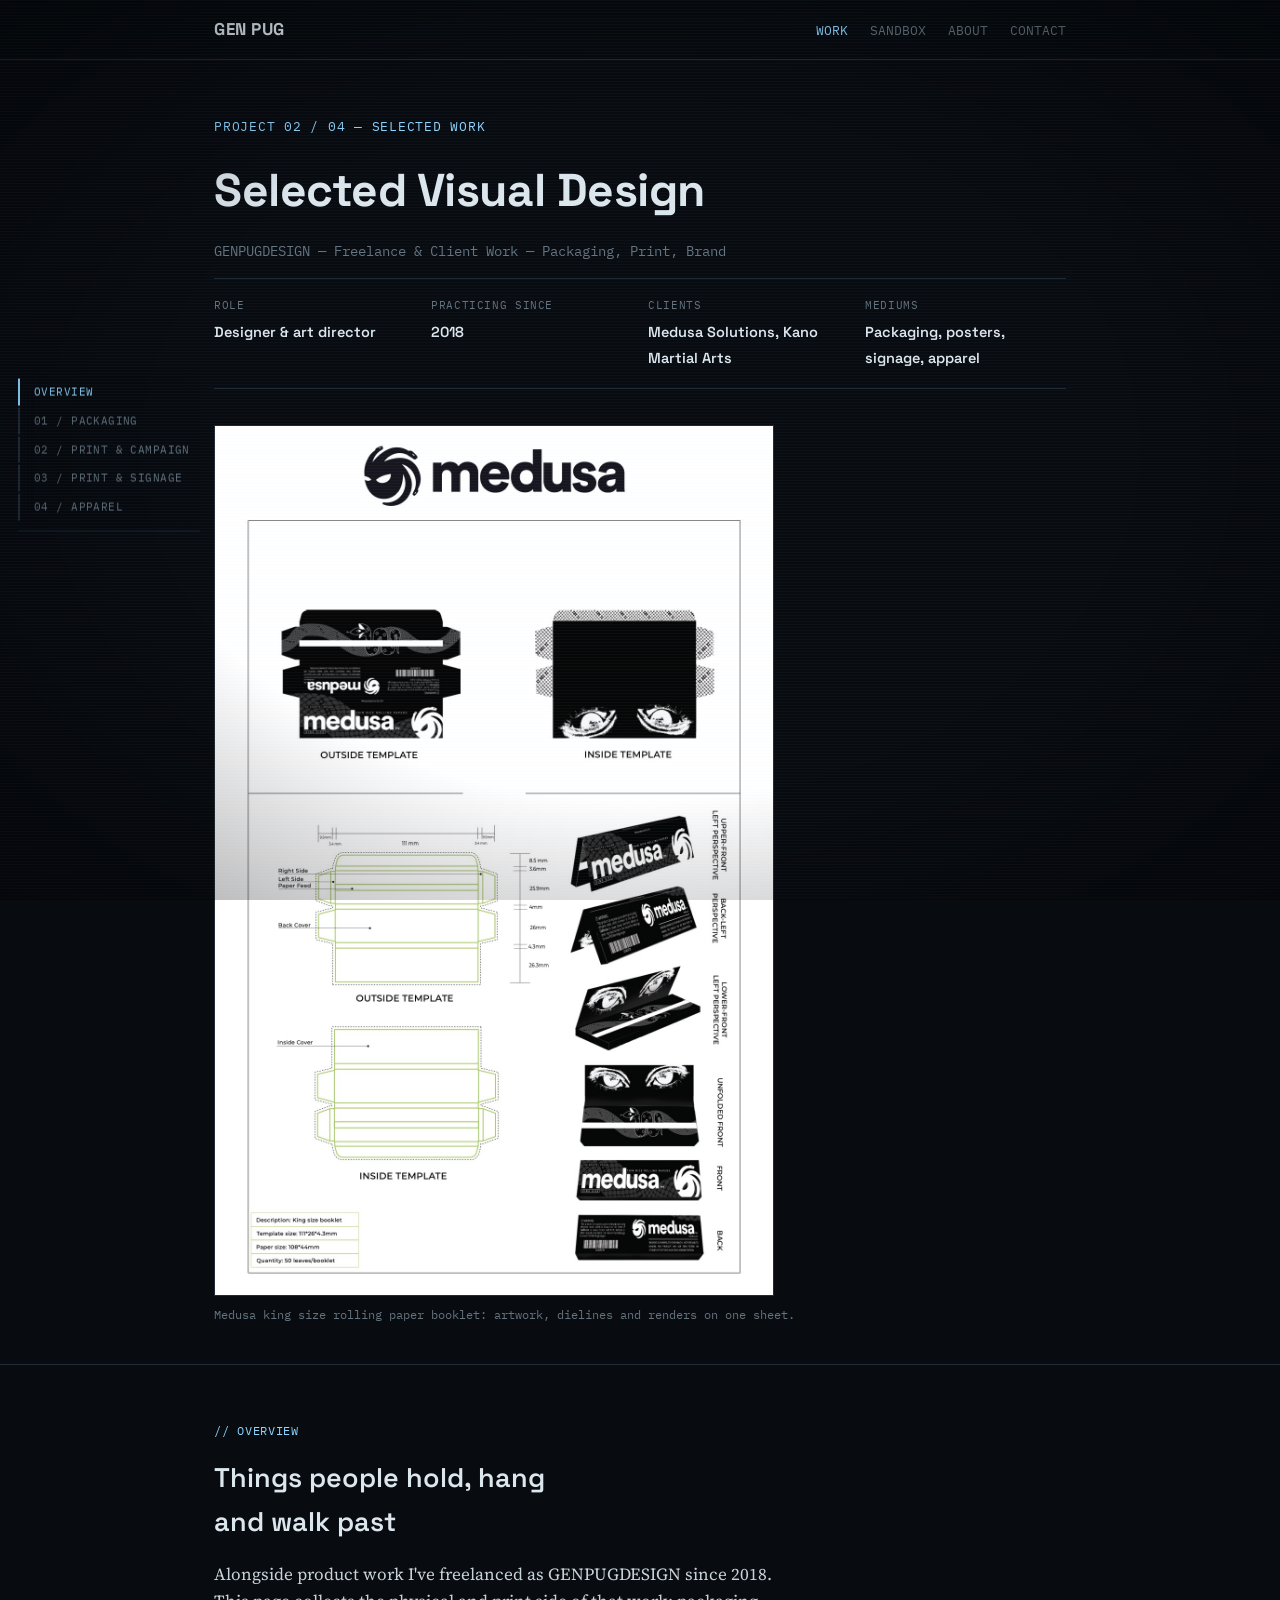
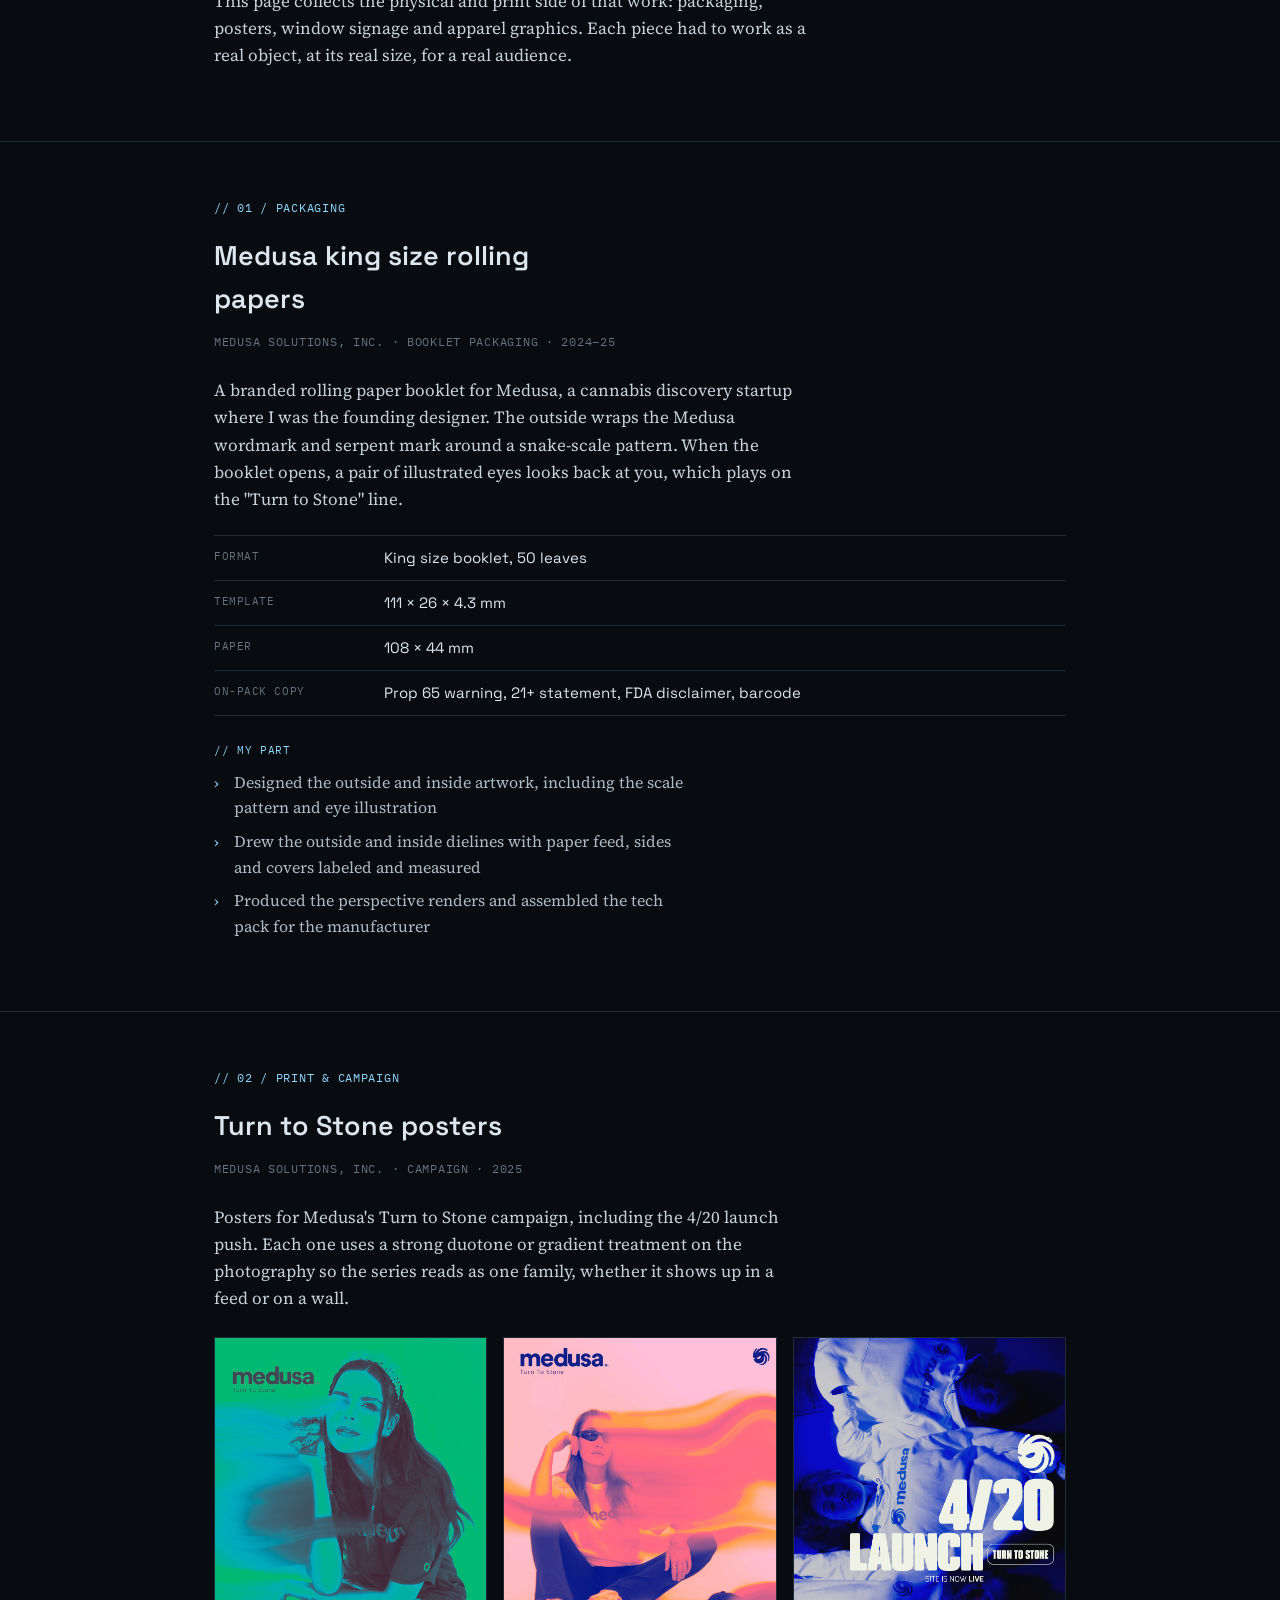
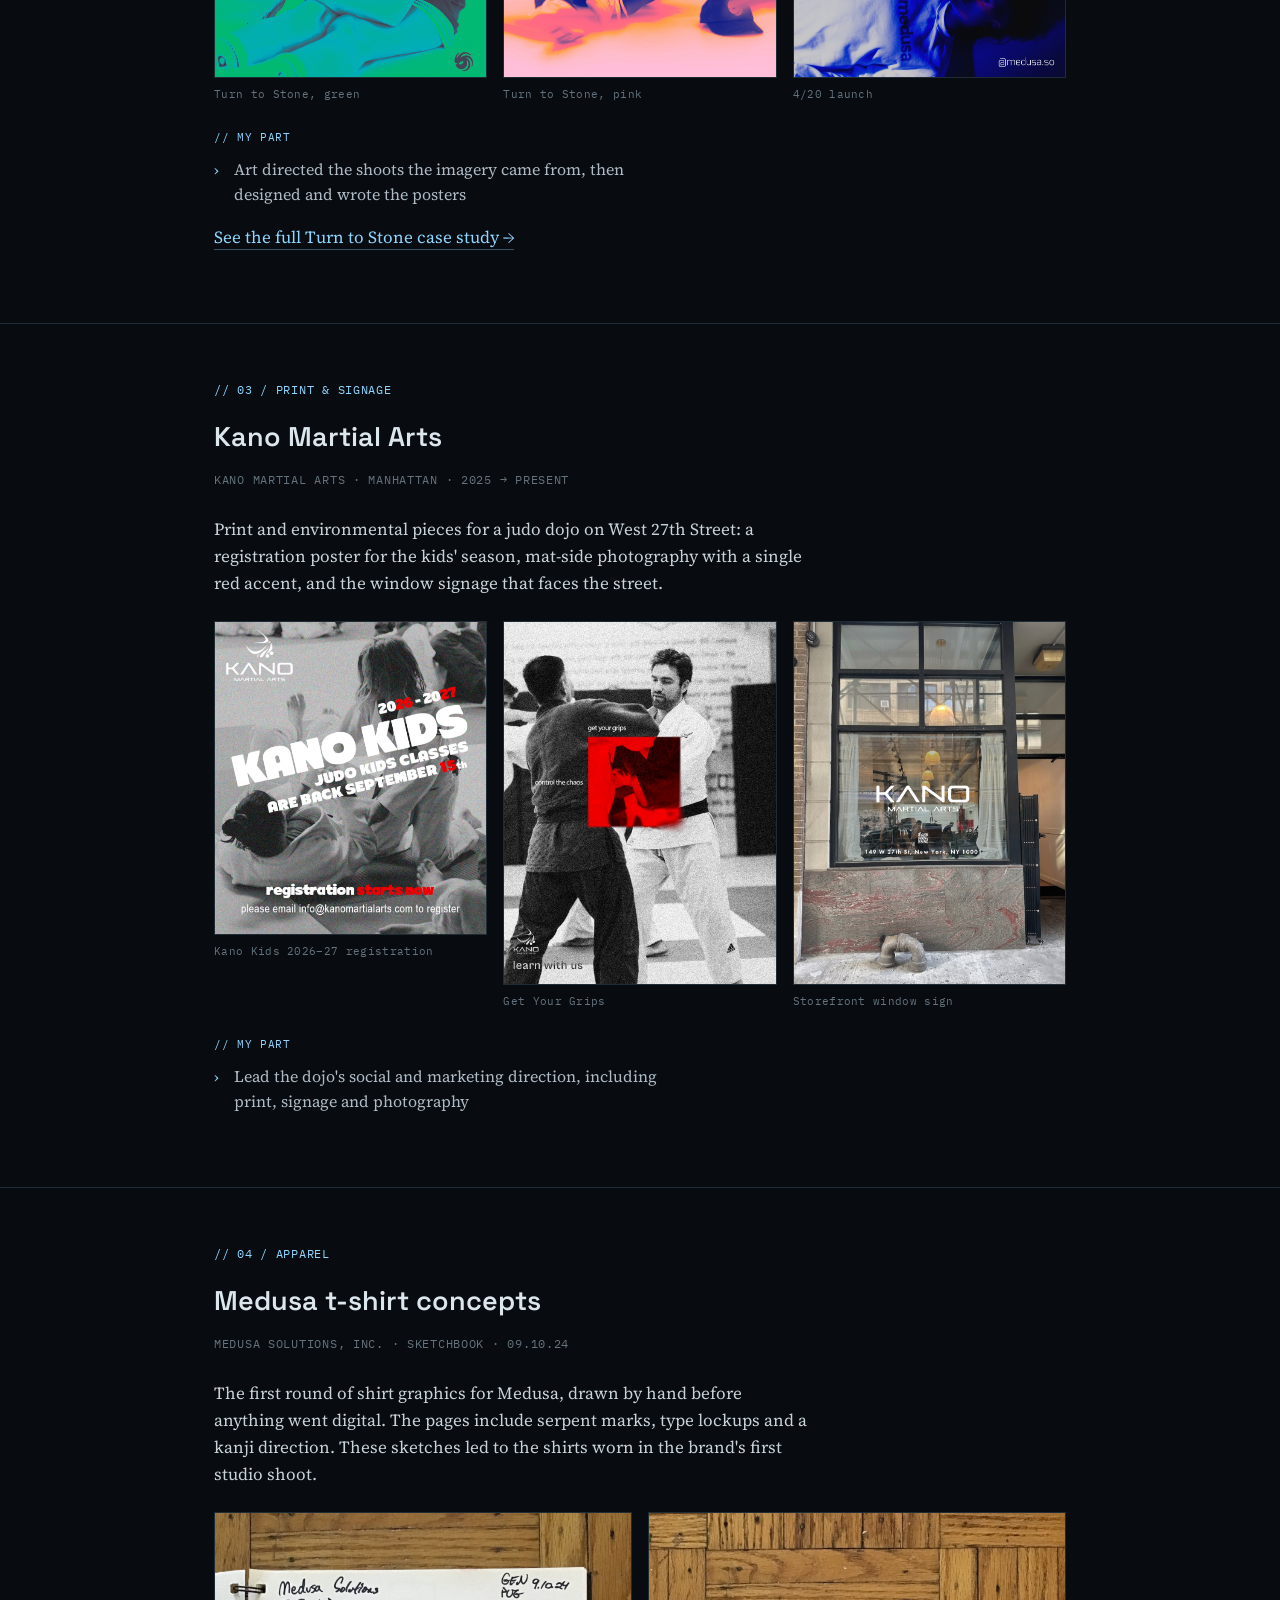
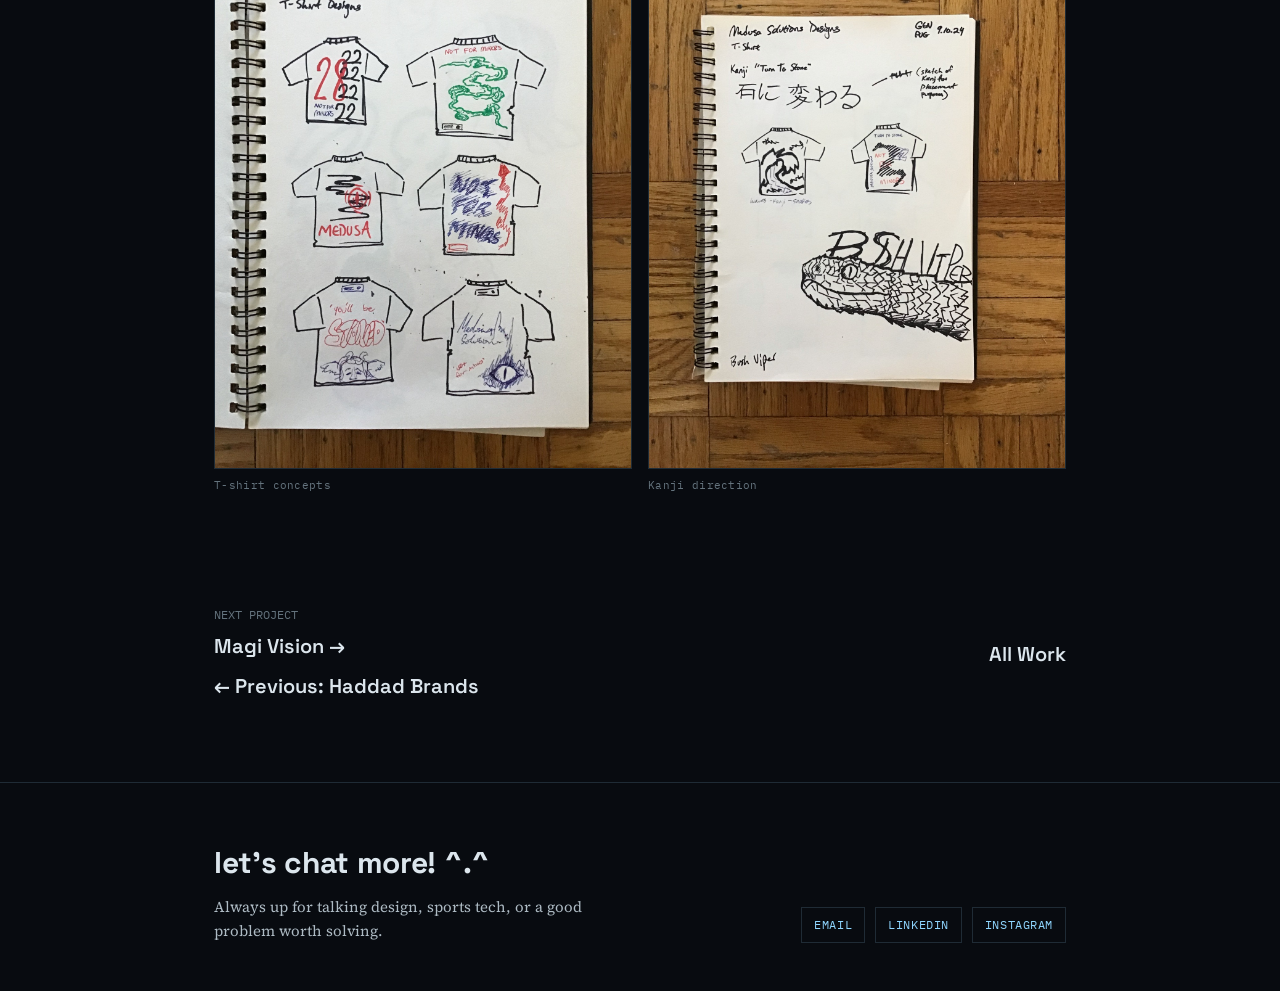
==== freelance.html @ 4d1f81ee "Lead with Haddad packaging and freelance visual design Reorder selected work to Haddad Brands, Selec" ====
<!DOCTYPE html>
<html lang="en">
<head>
<meta charset="UTF-8">
<meta name="viewport" content="width=device-width, initial-scale=1.0, viewport-fit=cover">
<title>Selected Visual Design — Genevieve Puglissi</title>
  <meta name="description" content="Freelance packaging, print, signage and apparel graphics for Medusa Solutions and Kano Martial Arts.">
  <link rel="canonical" href="https://www.gen-pug.com/freelance.html">
  <meta property="og:type" content="website">
  <meta property="og:site_name" content="Genevieve Puglissi">
  <meta property="og:title" content="Selected Visual Design — Genevieve Puglissi">
  <meta property="og:description" content="Freelance packaging, print, signage and apparel graphics for Medusa Solutions and Kano Martial Arts.">
  <meta property="og:url" content="https://www.gen-pug.com/freelance.html">
  <meta property="og:image" content="https://www.gen-pug.com/assets/social/og-cover.png">
  <meta property="og:image:width" content="1200">
  <meta property="og:image:height" content="630">
  <meta property="og:image:alt" content="Genevieve Puglissi — Product Designer and UX Researcher">
  <meta name="twitter:card" content="summary_large_image">
  <meta name="twitter:title" content="Selected Visual Design — Genevieve Puglissi">
  <meta name="twitter:description" content="Freelance packaging, print, signage and apparel graphics for Medusa Solutions and Kano Martial Arts.">
  <meta name="twitter:image" content="https://www.gen-pug.com/assets/social/og-cover.png">
  <link rel="icon" href="favicon.svg" type="image/svg+xml">
  <link rel="icon" href="favicon-32.png" sizes="32x32" type="image/png">
  <link rel="icon" href="favicon-16.png" sizes="16x16" type="image/png">
  <link rel="apple-touch-icon" href="apple-touch-icon.png">
<link rel="preconnect" href="https://fonts.googleapis.com">
<link href="https://fonts.googleapis.com/css2?family=Space+Grotesk:wght@500;600;700&family=IBM+Plex+Mono:wght@400;500&family=Source+Serif+4:ital,opsz,wght@0,8..60,400;1,8..60,500;0,8..60,600&display=swap" rel="stylesheet">
<style>
  :root {
    --bg: #080B10; --bg-panel: #0D131A; --ink: #DCE6ED; --accent: #8FD6FF;
    --accent-soft: rgba(143,214,255,0.10); --line: #1F2B35; --muted: #64737D;
  }
  * { margin: 0; padding: 0; box-sizing: border-box; }
  html { background: var(--bg); scroll-behavior: smooth; scroll-padding-top: 90px; }
  @media (prefers-reduced-motion: reduce) { html { scroll-behavior: auto; } }

  /* Floating stage nav */
  .stage-nav { position: fixed; left: 18px; top: 50%; transform: translateY(-50%); z-index: 35; display: flex; flex-direction: column; gap: 2px; max-height: 76vh; overflow-y: auto; padding: 10px 0; }
  .stage-nav a { font-family: 'IBM Plex Mono', monospace; font-size: 10.5px; letter-spacing: 0.04em; color: var(--muted); text-decoration: none; padding: 5px 10px 5px 14px; border-left: 2px solid var(--line); white-space: nowrap; max-width: 190px; overflow: hidden; text-overflow: clip; transition: color 0.2s ease, border-color 0.2s ease, padding-left 0.2s ease; }
  .stage-nav a:hover { color: var(--accent); border-left-color: var(--accent); padding-left: 18px; }
  .stage-nav a.on { color: var(--accent); border-left-color: var(--accent); }
  .stage-nav a.sub { padding-left: 24px; font-size: 10px; opacity: 0.85; }
  .stage-nav a.sub:hover { padding-left: 28px; }
  @media (max-width: 1240px) { .stage-nav { display: none; } }

  /* Global footer */
  footer#contact { border-top: 1px solid var(--line); margin-top: 20px; padding: 56px 0 64px; }
  footer#contact .footer-inner { display: flex; justify-content: space-between; align-items: flex-end; gap: 28px; flex-wrap: wrap; }
  .footer-cta { font-family: 'Space Grotesk', sans-serif; font-weight: 700; font-size: 30px; color: var(--ink); letter-spacing: -0.01em; }
  .footer-sub { font-size: 15px; color: #AEBBC4; margin-top: 8px; max-width: 46ch; }
  .footer-links { display: flex; gap: 10px; flex-wrap: wrap; }
  .footer-links a { font-family: 'IBM Plex Mono', monospace; font-size: 11.5px; letter-spacing: 0.05em; color: var(--accent); text-decoration: none; border: 1px solid var(--line); padding: 8px 12px; }
  .footer-links a:hover { border-color: var(--accent); background: var(--accent-soft); }
  @media (max-width: 400px) { .footer-cta { font-size: 23px; } footer#contact { padding: 40px 0 48px; } }
  body { background: var(--bg); color: var(--ink); font-family: 'Source Serif 4', serif; line-height: 1.6; -webkit-font-smoothing: antialiased; overflow-x: hidden; }
  .crt { position: fixed; inset: 0; pointer-events: none; z-index: 50; }
  .crt::before { content: ""; position: absolute; inset: 0; background: repeating-linear-gradient(180deg, rgba(143,214,255,0.035) 0px, rgba(143,214,255,0.035) 1px, transparent 1px, transparent 3px); }
  .crt::after { content: ""; position: absolute; inset: 0; background: radial-gradient(ellipse at center, transparent 55%, rgba(0,0,0,0.55) 120%); }
  .mono { font-family: 'IBM Plex Mono', monospace; }
  .head { font-family: 'Space Grotesk', sans-serif; }
  .wrap { max-width: 880px; margin: 0 auto; padding: 0 32px; }

  nav { position: sticky; top: 0; z-index: 40; border-bottom: 1px solid var(--line); padding: 16px 0; background: rgba(8,11,16,0.82); -webkit-backdrop-filter: blur(10px); backdrop-filter: blur(10px); }
  nav .wrap { display: flex; justify-content: space-between; align-items: baseline; gap: 16px; flex-wrap: nowrap; }
  .nav-name { font-family: 'Space Grotesk', sans-serif; font-weight: 700; font-size: 17px; letter-spacing: 0.03em; color: var(--ink); text-decoration: none; }
  .nav-links { display: flex; gap: 22px; flex-shrink: 0; white-space: nowrap; font-size: 13px; font-family: 'IBM Plex Mono', monospace; color: var(--muted); }
  .nav-links a { color: var(--muted); text-decoration: none; }
  .nav-links a:hover, .nav-links a.on { color: var(--accent); }
  @media (max-width: 400px) {
    nav { padding: 12px 0; }
    .nav-name { font-size: 14px; }
    .nav-links { gap: 13px; font-size: 11px; }
  }

  header.proj-hero { padding: 56px 0 40px; border-bottom: 1px solid var(--line); }
  .proj-index { font-family: 'IBM Plex Mono', monospace; font-size: 12.5px; color: var(--accent); letter-spacing: 0.06em; margin-bottom: 18px; }
  h1 { font-family: 'Space Grotesk', sans-serif; font-weight: 700; font-size: 46px; letter-spacing: -0.01em; margin-bottom: 12px; }
  .proj-role { font-family: 'IBM Plex Mono', monospace; font-size: 14px; color: var(--muted); margin-bottom: 16px; }
  .site-link { display: inline-block; font-family: 'IBM Plex Mono', monospace; font-size: 13px; letter-spacing: 0.06em; color: var(--accent); text-decoration: none; border: 1px solid var(--line); padding: 7px 12px; margin-bottom: 28px; }
  .site-link:hover { border-color: var(--accent); background: var(--accent-soft); }
  .block p a { color: var(--accent); text-decoration: none; border-bottom: 1px solid rgba(143,214,255,0.35); }
  .block p a:hover { border-bottom-color: var(--accent); }

  .meta-row { display: grid; grid-template-columns: repeat(4, 1fr); gap: 16px; border-top: 1px solid var(--line); border-bottom: 1px solid var(--line); padding: 18px 0; margin-bottom: 36px; }
  .meta-item .mono.label { font-size: 10.5px; color: var(--muted); letter-spacing: 0.06em; display: block; margin-bottom: 5px; }
  .meta-item .value { font-family: 'Space Grotesk', sans-serif; font-weight: 600; font-size: 14.5px; }

  .hero-visual { border: 1px solid var(--line); background: var(--bg-panel); aspect-ratio: 16/9; position: relative; overflow: hidden; }
  .hero-visual video, .img-block video { width: 100%; height: 100%; object-fit: cover; display: block; }
  .hero-visual .hatch { position: absolute; inset: 0; background-image: repeating-linear-gradient(45deg, rgba(143,214,255,0.05) 0, rgba(143,214,255,0.05) 1px, transparent 1px, transparent 10px), repeating-linear-gradient(-45deg, rgba(143,214,255,0.05) 0, rgba(143,214,255,0.05) 1px, transparent 1px, transparent 10px); }
  .hero-visual .ph-label { position: absolute; inset: 0; display: flex; align-items: center; justify-content: center; font-family: 'IBM Plex Mono', monospace; font-size: 13px; color: var(--muted); text-align: center; }
  .hero-visual .corner { position: absolute; width: 18px; height: 18px; border: 1.5px solid var(--accent); opacity: 0.6; }
  .corner.tl { top: -1px; left: -1px; border-right: none; border-bottom: none; }
  .corner.br { bottom: -1px; right: -1px; border-left: none; border-top: none; }
  .hero-caption { font-family: 'IBM Plex Mono', monospace; font-size: 11.5px; color: var(--muted); margin-top: 10px; }

  section.block { padding: 56px 0; border-bottom: 1px solid var(--line); }
  section.block:last-of-type { border-bottom: none; }
  .block-label { font-family: 'IBM Plex Mono', monospace; font-size: 12px; color: var(--accent); letter-spacing: 0.06em; margin-bottom: 16px; }
  .block h2 { font-family: 'Space Grotesk', sans-serif; font-weight: 600; font-size: 27px; margin-bottom: 18px; max-width: 22ch; }
  .block p { font-size: 17px; color: #C7D2D9; max-width: 66ch; margin-bottom: 16px; }
  .block ul { list-style: none; margin-bottom: 16px; }
  .block ul li { font-size: 16px; color: #AEBBC4; padding-left: 20px; position: relative; margin-bottom: 8px; max-width: 60ch; }
  .block ul li::before { content: "›"; position: absolute; left: 0; color: var(--accent); }

  .img-block { border: 1px solid var(--line); background: var(--bg-panel); position: relative; overflow: hidden; margin: 28px 0; }
  .img-block.wide { aspect-ratio: 16/8; }
  .img-block.tall { aspect-ratio: 4/3; }
  .img-block .hatch { position: absolute; inset: 0; background-image: repeating-linear-gradient(45deg, rgba(143,214,255,0.04) 0, rgba(143,214,255,0.04) 1px, transparent 1px, transparent 10px), repeating-linear-gradient(-45deg, rgba(143,214,255,0.04) 0, rgba(143,214,255,0.04) 1px, transparent 1px, transparent 10px); }
  .img-block .ph-label { position: absolute; inset: 0; display: flex; align-items: center; justify-content: center; font-family: 'IBM Plex Mono', monospace; font-size: 12px; color: var(--muted); text-align: center; padding: 20px; }

  .img-grid { display: grid; grid-template-columns: 1fr 1fr; gap: 20px; margin: 28px 0; }

  .stat-row { display: grid; grid-template-columns: repeat(3, 1fr); gap: 20px; margin-top: 8px; }
  .stat { border: 1px solid var(--line); padding: 20px; }
  .stat .num { font-family: 'Space Grotesk', sans-serif; font-weight: 700; font-size: 28px; color: var(--accent); }
  .stat .lbl { font-family: 'IBM Plex Mono', monospace; font-size: 11.5px; color: var(--muted); margin-top: 6px; }

  .swatch-row { display: flex; gap: 12px; margin-top: 8px; flex-wrap: wrap; }
  .swatch { width: 90px; }
  .swatch .chip { height: 56px; border: 1px solid var(--line); }
  .swatch .mono { font-size: 10.5px; color: var(--muted); margin-top: 6px; display: block; }

  .next-proj { padding: 56px 0 60px; display: flex; justify-content: space-between; align-items: center; }
  .next-proj a { font-family: 'Space Grotesk', sans-serif; font-weight: 600; font-size: 20px; color: var(--ink); text-decoration: none; }
  .next-proj a:hover { color: var(--accent); }
  .next-proj .lbl { font-family: 'IBM Plex Mono', monospace; font-size: 11.5px; color: var(--muted); display: block; margin-bottom: 6px; }
  .prev-proj { display: block; margin-top: 8px; font-family: 'IBM Plex Mono', monospace; font-size: 11.5px; color: var(--muted); text-decoration: none; }
  .prev-proj:hover { color: var(--accent); }

  @media (max-width: 700px) {
    .wrap { padding: 0 20px; }
    h1 { font-size: 32px; }
    .meta-row { grid-template-columns: 1fr 1fr; row-gap: 16px; }
    .img-grid { grid-template-columns: 1fr; }
    .stat-row { grid-template-columns: 1fr; }
  }

  /* Desktop site mockup */
  .site-mock { margin: 28px 0 10px; }
  .browser { border: 1px solid var(--line); border-radius: 10px; overflow: hidden; background: #0c0c0e; box-shadow: 0 18px 40px rgba(0,0,0,0.5); }
  .browser-bar { display: flex; align-items: center; gap: 8px; padding: 9px 12px; background: #15171b; border-bottom: 1px solid var(--line); }
  .browser-bar .dot { width: 9px; height: 9px; border-radius: 50%; background: #2c313a; flex-shrink: 0; }
  .browser-url { flex: 1; margin-left: 8px; font-family: 'IBM Plex Mono', monospace; font-size: 10.5px; color: var(--muted); background: #0c0c0e; border: 1px solid var(--line); border-radius: 5px; padding: 4px 10px; white-space: nowrap; overflow: hidden; text-overflow: clip; }
  .browser img { display: block; width: 100%; height: auto; }
  @media (max-width: 480px) { .browser-bar { padding: 7px 9px; } .browser-url { font-size: 9px; } }

  /* Currently-building empty state */
  .building { position: absolute; inset: 0; display: flex; flex-direction: column; align-items: center; justify-content: center; gap: 10px; text-align: center; padding: 16px; background: radial-gradient(ellipse at center, rgba(143,214,255,0.07), transparent 70%); }
  .building svg { width: 34px; height: 34px; filter: drop-shadow(0 0 8px rgba(143,214,255,0.65)); animation: buildpulse 2.6s ease-in-out infinite; }
  .building .bt { font-family: 'IBM Plex Mono', monospace; font-size: 11px; letter-spacing: 0.08em; color: var(--accent); text-shadow: 0 0 10px rgba(143,214,255,0.5); }
  .building .bs { font-family: 'IBM Plex Mono', monospace; font-size: 10px; color: var(--muted); max-width: 30ch; line-height: 1.5; }
  @keyframes buildpulse { 0%, 100% { opacity: 0.75; transform: translateY(0); } 50% { opacity: 1; transform: translateY(-2px); } }
  @media (prefers-reduced-motion: reduce) { .building svg { animation: none; } }

  /* Mobile hardening — smallest iOS & Android screens */
  body { -webkit-text-size-adjust: 100%; overflow-wrap: break-word; }
  img, svg, video { max-width: 100%; height: auto; }
  a, button { overflow-wrap: break-word; }
  @supports (padding: max(0px)) {
    .wrap { padding-left: max(14px, env(safe-area-inset-left)); padding-right: max(14px, env(safe-area-inset-right)); }
    footer#contact { padding-bottom: max(48px, calc(env(safe-area-inset-bottom) + 32px)); }
  }
  @media (max-width: 340px) {
    .wrap { padding-left: 12px; padding-right: 12px; }
    h1 { font-size: 23px; }
    .nav-links { gap: 10px; font-size: 10px; }
    .nav-name { font-size: 12.5px; }
    .footer-cta { font-size: 20px; }
    .footer-links a { font-size: 10.5px; padding: 7px 9px; }
  }

  /* Packaging case study — proof panels, spec tables, five-step method */
  .proof { --h: clamp(170px, 44vw, 380px); background: #ECEEF0; border: 1px solid var(--line); padding: 30px 20px 18px; display: flex; gap: clamp(10px, 3vw, 30px); justify-content: center; align-items: flex-end; position: relative; }
  .proof figure { margin: 0; text-align: center; }
  .proof img { display: block; height: var(--h); width: auto; max-width: none; margin: 0 auto; }
  .proof img.scale-a { height: calc(var(--h) * 112 / 127); }
  .proof figcaption { font-family: 'IBM Plex Mono', monospace; font-size: 10px; letter-spacing: 0.06em; color: #56626B; margin-top: 10px; }
  .proof .corner { position: absolute; width: 18px; height: 18px; border: 1.5px solid var(--accent); opacity: 0.6; }

  .sheet { border: 1px solid var(--line); background: #fff; margin: 22px 0 0; }
  .sheet img { display: block; width: 100%; height: auto; }
  .sheet-grid { display: grid; grid-template-columns: 1.4fr 1fr; gap: 20px; align-items: start; }

  .method { display: grid; grid-template-columns: repeat(5, 1fr); gap: 0; border: 1px solid var(--line); margin-top: 26px; }
  .method > div { padding: 14px 14px 16px; border-right: 1px solid var(--line); }
  .method > div:last-child { border-right: none; }
  .method .n { font-family: 'IBM Plex Mono', monospace; font-size: 11px; color: var(--accent); letter-spacing: 0.06em; }
  .method .t { font-family: 'Space Grotesk', sans-serif; font-weight: 600; font-size: 14.5px; margin-top: 4px; }
  .method .d { font-size: 13px; color: #8E9BA4; margin-top: 4px; line-height: 1.45; }

  .example-title { font-family: 'IBM Plex Mono', monospace; font-size: 12px; color: var(--muted); letter-spacing: 0.06em; margin: -6px 0 26px; }
  h3.step { font-family: 'IBM Plex Mono', monospace; font-weight: 500; font-size: 12px; color: var(--accent); letter-spacing: 0.06em; margin: 44px 0 14px; padding-top: 18px; border-top: 1px dashed var(--line); }
  h3.step:first-of-type { margin-top: 8px; border-top: none; padding-top: 0; }

  .spec { display: grid; grid-template-columns: 170px 1fr; border-top: 1px solid var(--line); margin: 22px 0 6px; }
  .spec dt, .spec dd { padding: 10px 0; border-bottom: 1px solid var(--line); }
  .spec dt { font-family: 'IBM Plex Mono', monospace; font-size: 11px; letter-spacing: 0.05em; color: var(--muted); padding-top: 12px; }
  .spec dd { font-family: 'Space Grotesk', sans-serif; font-size: 15px; color: var(--ink); }
  .spec dd span { font-family: 'IBM Plex Mono', monospace; font-size: 11.5px; color: #8E9BA4; }

  .foil-chip { background: linear-gradient(135deg, #8C939A 0%, #E9EDF0 38%, #A3AAB1 55%, #F4F6F7 72%, #7E858C 100%); }

  @media (max-width: 700px) {
    .method { grid-template-columns: 1fr 1fr; }
    .method > div { border-bottom: 1px solid var(--line); }
    .method > div:nth-child(2n) { border-right: none; }
    .method > div:last-child { grid-column: 1 / -1; border-bottom: none; }
    .sheet-grid { grid-template-columns: 1fr; }
    .spec { grid-template-columns: 1fr; }
    .spec dt { border-bottom: none; padding-bottom: 0; }
    .proof { padding: 20px 10px 14px; }
  }

  .tri { display: grid; grid-template-columns: repeat(3, 1fr); gap: 16px; margin: 24px 0 0; }
  .duo { display: grid; grid-template-columns: 1fr 1fr; gap: 16px; margin: 24px 0 0; }
  .tri figure, .duo figure { margin: 0; }
  .tri img, .duo img { display: block; width: 100%; height: auto; border: 1px solid var(--line); background: var(--bg-panel); }
  .tri figcaption, .duo figcaption { font-family: 'IBM Plex Mono', monospace; font-size: 10.5px; color: var(--muted); margin-top: 8px; letter-spacing: 0.03em; }
  .tri.posters img { aspect-ratio: 4 / 5; object-fit: cover; }
  .techpack { max-width: 560px; }
  .my-part { font-family: 'IBM Plex Mono', monospace; font-size: 11px; color: var(--accent); letter-spacing: 0.06em; margin: 26px 0 10px; }
  @media (max-width: 700px) { .tri { grid-template-columns: 1fr 1fr; } .duo { grid-template-columns: 1fr; } }
</style>

<body>

<div class="crt"></div>

<nav>
  <div class="wrap">
    <a class="nav-name" href="index.html">GEN PUG</a>
    <div class="nav-links">
      <a href="index.html#work" class="on">WORK</a>
      <a href="sandbox.html">SANDBOX</a>
      <a href="index.html#about">ABOUT</a>
      <a href="#contact">CONTACT</a>
    </div>
  </div>
</nav>

<header class="proj-hero">
  <div class="wrap">
    <div class="proj-index">PROJECT 02 / 04 — SELECTED WORK</div>
    <h1 class="head">Selected Visual Design</h1>
    <div class="proj-role mono">GENPUGDESIGN — Freelance &amp; Client Work — Packaging, Print, Brand</div>

    <div class="meta-row">
      <div class="meta-item"><span class="mono label">ROLE</span><span class="value head">Designer &amp; art director</span></div>
      <div class="meta-item"><span class="mono label">PRACTICING SINCE</span><span class="value head">2018</span></div>
      <div class="meta-item"><span class="mono label">CLIENTS</span><span class="value head">Medusa Solutions, Kano Martial Arts</span></div>
      <div class="meta-item"><span class="mono label">MEDIUMS</span><span class="value head">Packaging, posters, signage, apparel</span></div>
    </div>

    <div class="sheet techpack"><img src="assets/medusa/packaging-rolling-papers-techpack.jpg" alt="Medusa king size rolling papers tech pack: outside and inside templates, dielines with measurements, and six perspective renders of the booklet"></div>
    <div class="hero-caption">Medusa king size rolling paper booklet: artwork, dielines and renders on one sheet.</div>
  </div>
</header>

<section class="block">
  <div class="wrap">
    <div class="block-label">// OVERVIEW</div>
    <h2 class="head">Things people hold, hang and walk past</h2>
    <p>Alongside product work I've freelanced as GENPUGDESIGN since 2018. This page collects the physical and print side of that work: packaging, posters, window signage and apparel graphics. Each piece had to work as a real object, at its real size, for a real audience.</p>
  </div>
</section>

<section class="block">
  <div class="wrap">
    <div class="block-label">// 01 / PACKAGING</div>
    <h2 class="head">Medusa king size rolling papers</h2>
    <div class="example-title">MEDUSA SOLUTIONS, INC. · BOOKLET PACKAGING · 2024–25</div>
    <p>A branded rolling paper booklet for Medusa, a cannabis discovery startup where I was the founding designer. The outside wraps the Medusa wordmark and serpent mark around a snake-scale pattern. When the booklet opens, a pair of illustrated eyes looks back at you, which plays on the "Turn to Stone" line.</p>
    <dl class="spec">
      <dt>FORMAT</dt><dd>King size booklet, 50 leaves</dd>
      <dt>TEMPLATE</dt><dd>111 × 26 × 4.3 mm</dd>
      <dt>PAPER</dt><dd>108 × 44 mm</dd>
      <dt>ON-PACK COPY</dt><dd>Prop 65 warning, 21+ statement, FDA disclaimer, barcode</dd>
    </dl>
    <div class="my-part">// MY PART</div>
    <ul>
      <li>Designed the outside and inside artwork, including the scale pattern and eye illustration</li>
      <li>Drew the outside and inside dielines with paper feed, sides and covers labeled and measured</li>
      <li>Produced the perspective renders and assembled the tech pack for the manufacturer</li>
    </ul>
  </div>
</section>

<section class="block">
  <div class="wrap">
    <div class="block-label">// 02 / PRINT &amp; CAMPAIGN</div>
    <h2 class="head">Turn to Stone posters</h2>
    <div class="example-title">MEDUSA SOLUTIONS, INC. · CAMPAIGN · 2025</div>
    <p>Posters for Medusa's Turn to Stone campaign, including the 4/20 launch push. Each one uses a strong duotone or gradient treatment on the photography so the series reads as one family, whether it shows up in a feed or on a wall.</p>
    <div class="tri posters">
      <figure><img src="assets/medusa/poster-turn-to-stone-green.jpg" alt="Turn to Stone poster in a green and blue duotone" loading="lazy"><figcaption>Turn to Stone, green</figcaption></figure>
      <figure><img src="assets/medusa/poster-turn-to-stone-pink.jpg" alt="Turn to Stone poster with a pink and orange gradient" loading="lazy"><figcaption>Turn to Stone, pink</figcaption></figure>
      <figure><img src="assets/medusa/poster-420-launch.jpg" alt="4/20 launch poster in deep blue announcing the site is live" loading="lazy"><figcaption>4/20 launch</figcaption></figure>
    </div>
    <div class="my-part">// MY PART</div>
    <ul>
      <li>Art directed the shoots the imagery came from, then designed and wrote the posters</li>
    </ul>
    <p style="margin-top:14px;"><a href="medusa-case-study.html">See the full Turn to Stone case study →</a></p>
  </div>
</section>

<section class="block">
  <div class="wrap">
    <div class="block-label">// 03 / PRINT &amp; SIGNAGE</div>
    <h2 class="head">Kano Martial Arts</h2>
    <div class="example-title">KANO MARTIAL ARTS · MANHATTAN · 2025 → PRESENT</div>
    <p>Print and environmental pieces for a judo dojo on West 27th Street: a registration poster for the kids' season, mat-side photography with a single red accent, and the window signage that faces the street.</p>
    <div class="tri">
      <figure><img src="assets/kano/kano-kids-2026.jpg" alt="Kano Kids 2026–27 registration poster over black-and-white photography of kids training" loading="lazy"><figcaption>Kano Kids 2026–27 registration</figcaption></figure>
      <figure><img src="assets/kano/get-your-grips.jpg" alt="Get Your Grips: black-and-white judo photo with a single red accent block" loading="lazy"><figcaption>Get Your Grips</figcaption></figure>
      <figure><img src="assets/kano/kano-storefront-sign.jpg" alt="Kano Martial Arts window signage on the dojo storefront" loading="lazy"><figcaption>Storefront window sign</figcaption></figure>
    </div>
    <div class="my-part">// MY PART</div>
    <ul>
      <li>Lead the dojo's social and marketing direction, including print, signage and photography</li>
    </ul>
  </div>
</section>

<section class="block">
  <div class="wrap">
    <div class="block-label">// 04 / APPAREL</div>
    <h2 class="head">Medusa t-shirt concepts</h2>
    <div class="example-title">MEDUSA SOLUTIONS, INC. · SKETCHBOOK · 09.10.24</div>
    <p>The first round of shirt graphics for Medusa, drawn by hand before anything went digital. The pages include serpent marks, type lockups and a kanji direction. These sketches led to the shirts worn in the brand's first studio shoot.</p>
    <div class="duo">
      <figure><img src="assets/medusa/sketch-tshirt-designs-2024-09-10.jpg" alt="Sketchbook page of six Medusa t-shirt concepts" loading="lazy"><figcaption>T-shirt concepts</figcaption></figure>
      <figure><img src="assets/medusa/sketch-tshirt-kanji-2024-09-10.jpg" alt="Sketchbook page with a kanji shirt direction and a serpent drawing" loading="lazy"><figcaption>Kanji direction</figcaption></figure>
    </div>
  </div>
</section>

<div class="wrap">
  <div class="next-proj">
    <div><span class="lbl mono">NEXT PROJECT</span><a href="magi-vision-case-study.html">Magi Vision →</a>
      <a class="prev-proj" href="haddad-case-study.html">← Previous: Haddad Brands</a></div>
    <a href="index.html">All Work</a>
  </div>
</div>

<footer id="contact">
  <div class="wrap footer-inner">
    <div>
      <div class="footer-cta">let's chat more! ^.^</div>
      <div class="footer-sub">Always up for talking design, sports tech, or a good problem worth solving.</div>
    </div>
    <div class="footer-links">
      <a href="mailto:genpugdesign@gmail.com">EMAIL</a>
      <a href="https://www.linkedin.com/in/gen-pug/" target="_blank" rel="noopener">LINKEDIN</a>
      <a href="https://www.instagram.com/genpugdesign" target="_blank" rel="noopener">INSTAGRAM</a>
    </div>
  </div>
</footer>

<script>
(function(){
  var items = [];
  document.querySelectorAll('section.block').forEach(function(sec){
    function shorten(s){
      s = s.replace(/^\/\/\s*/, '').replace(/\s*↗\s*$/, '').trim();
      s = s.split(/\s+[—–]\s+/)[0];        // drop the clause after an em dash
      s = s.split(/\s+·\s+/)[0];           // drop the clause after a middot
      return s.trim();
    }
    var lab = sec.querySelector('.block-label');
    if (lab) items.push({ el: sec, text: shorten(lab.textContent), sub: false });
    sec.querySelectorAll('h3').forEach(function(h){ items.push({ el: h, text: shorten(h.textContent), sub: true }); });
  });
  if (items.length < 3) return;
  var nav = document.createElement('nav');
  nav.className = 'stage-nav';
  items.forEach(function(it, i){
    if (!it.el.id) it.el.id = 'sec-' + i;
    var a = document.createElement('a');
    a.href = '#' + it.el.id;
    a.textContent = it.text;
    if (it.sub) a.className = 'sub';
    nav.appendChild(a);
    it.link = a;
  });
  document.body.appendChild(nav);
  function sync(){
    var y = window.scrollY + 140, cur = items[0];
    items.forEach(function(it){ if (it.el.offsetTop <= y) cur = it; });
    items.forEach(function(it){ it.link.classList.toggle('on', it === cur); });
  }
  sync();
  window.addEventListener('scroll', sync, { passive: true });
})();
</script>

</body>
</html>
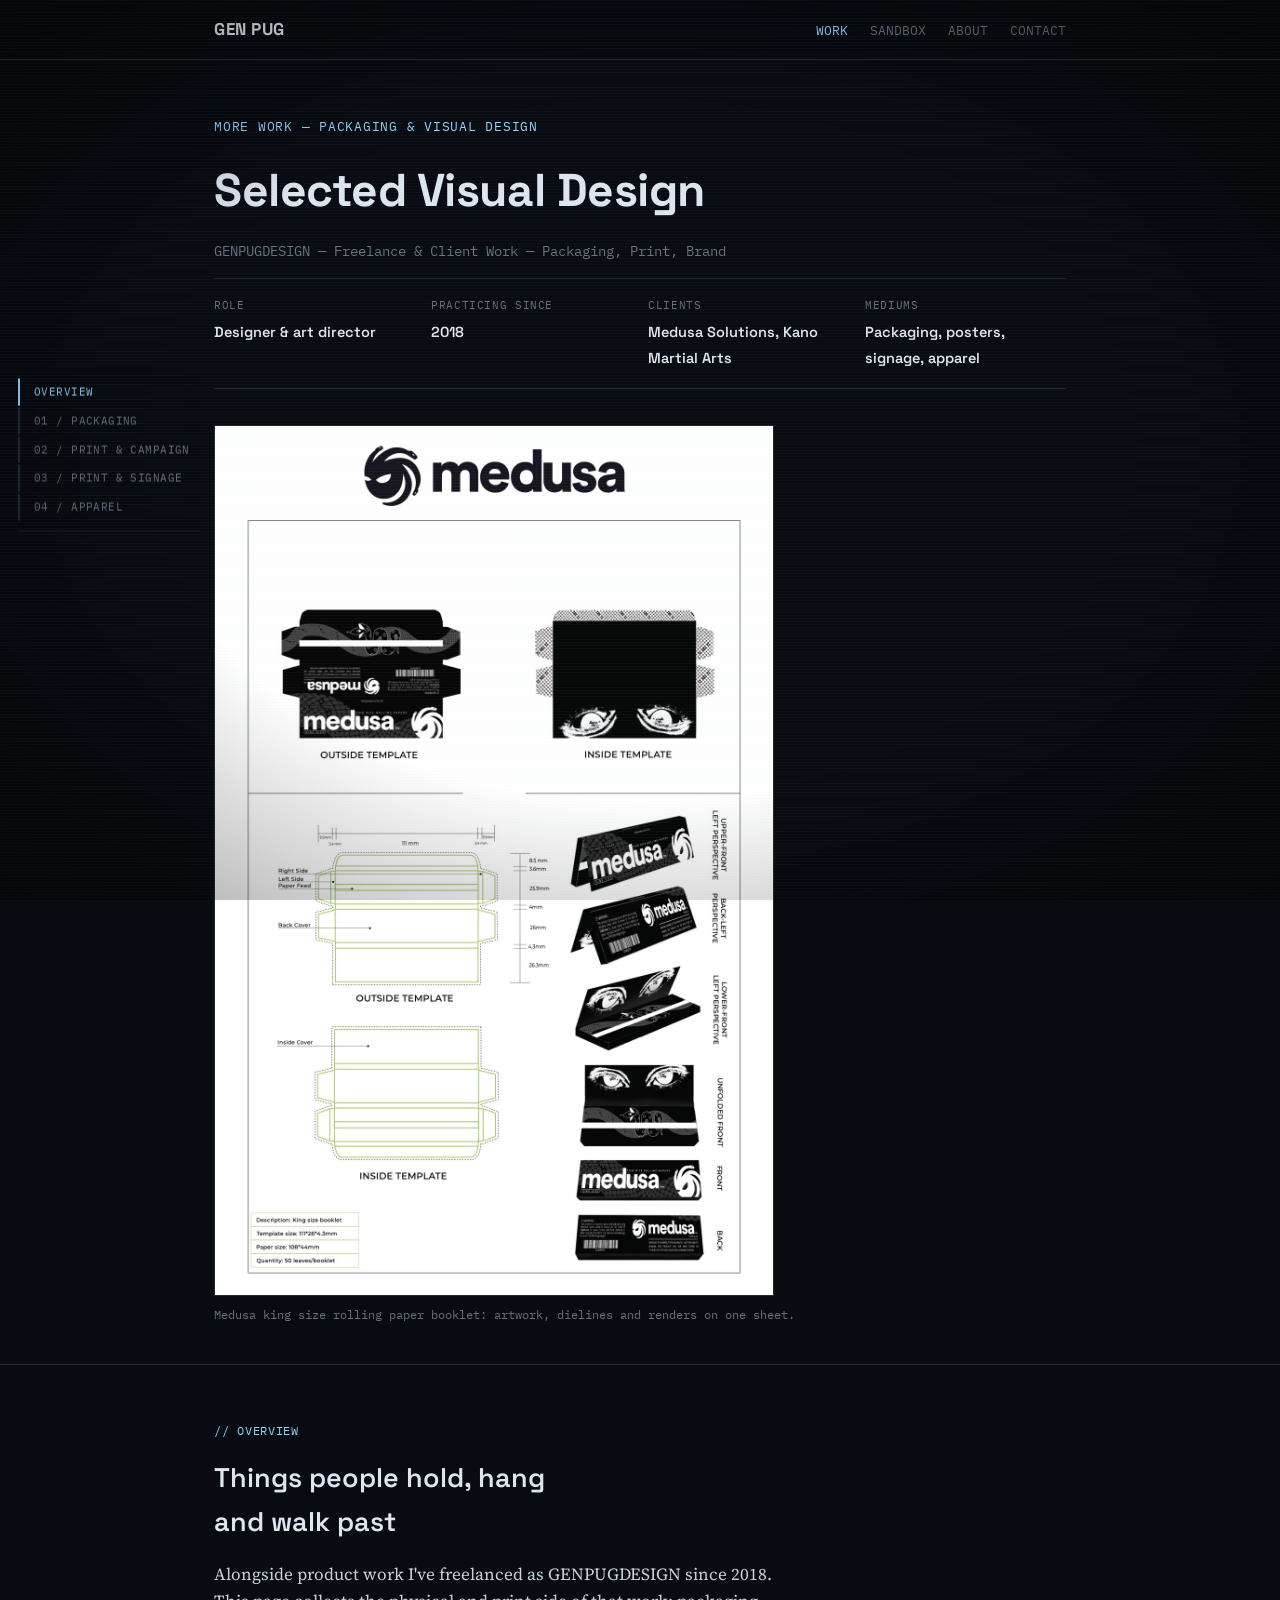
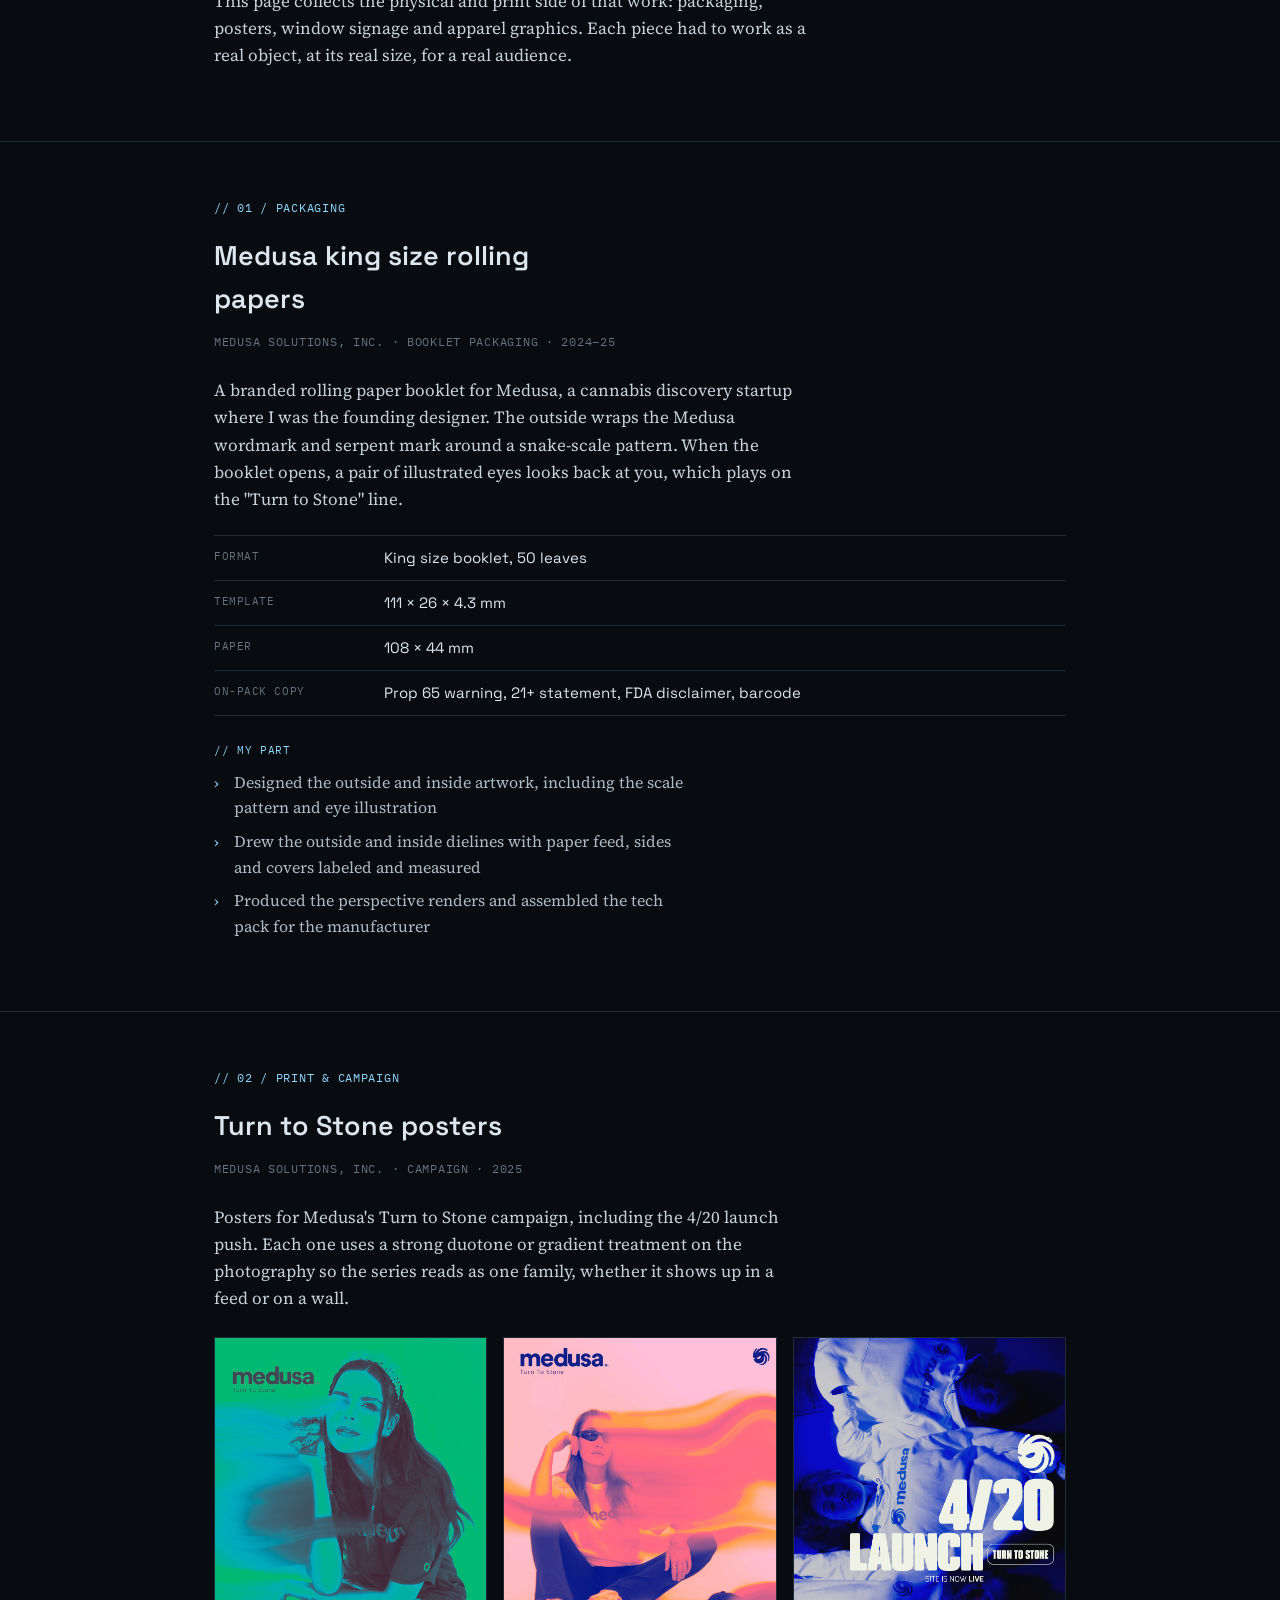
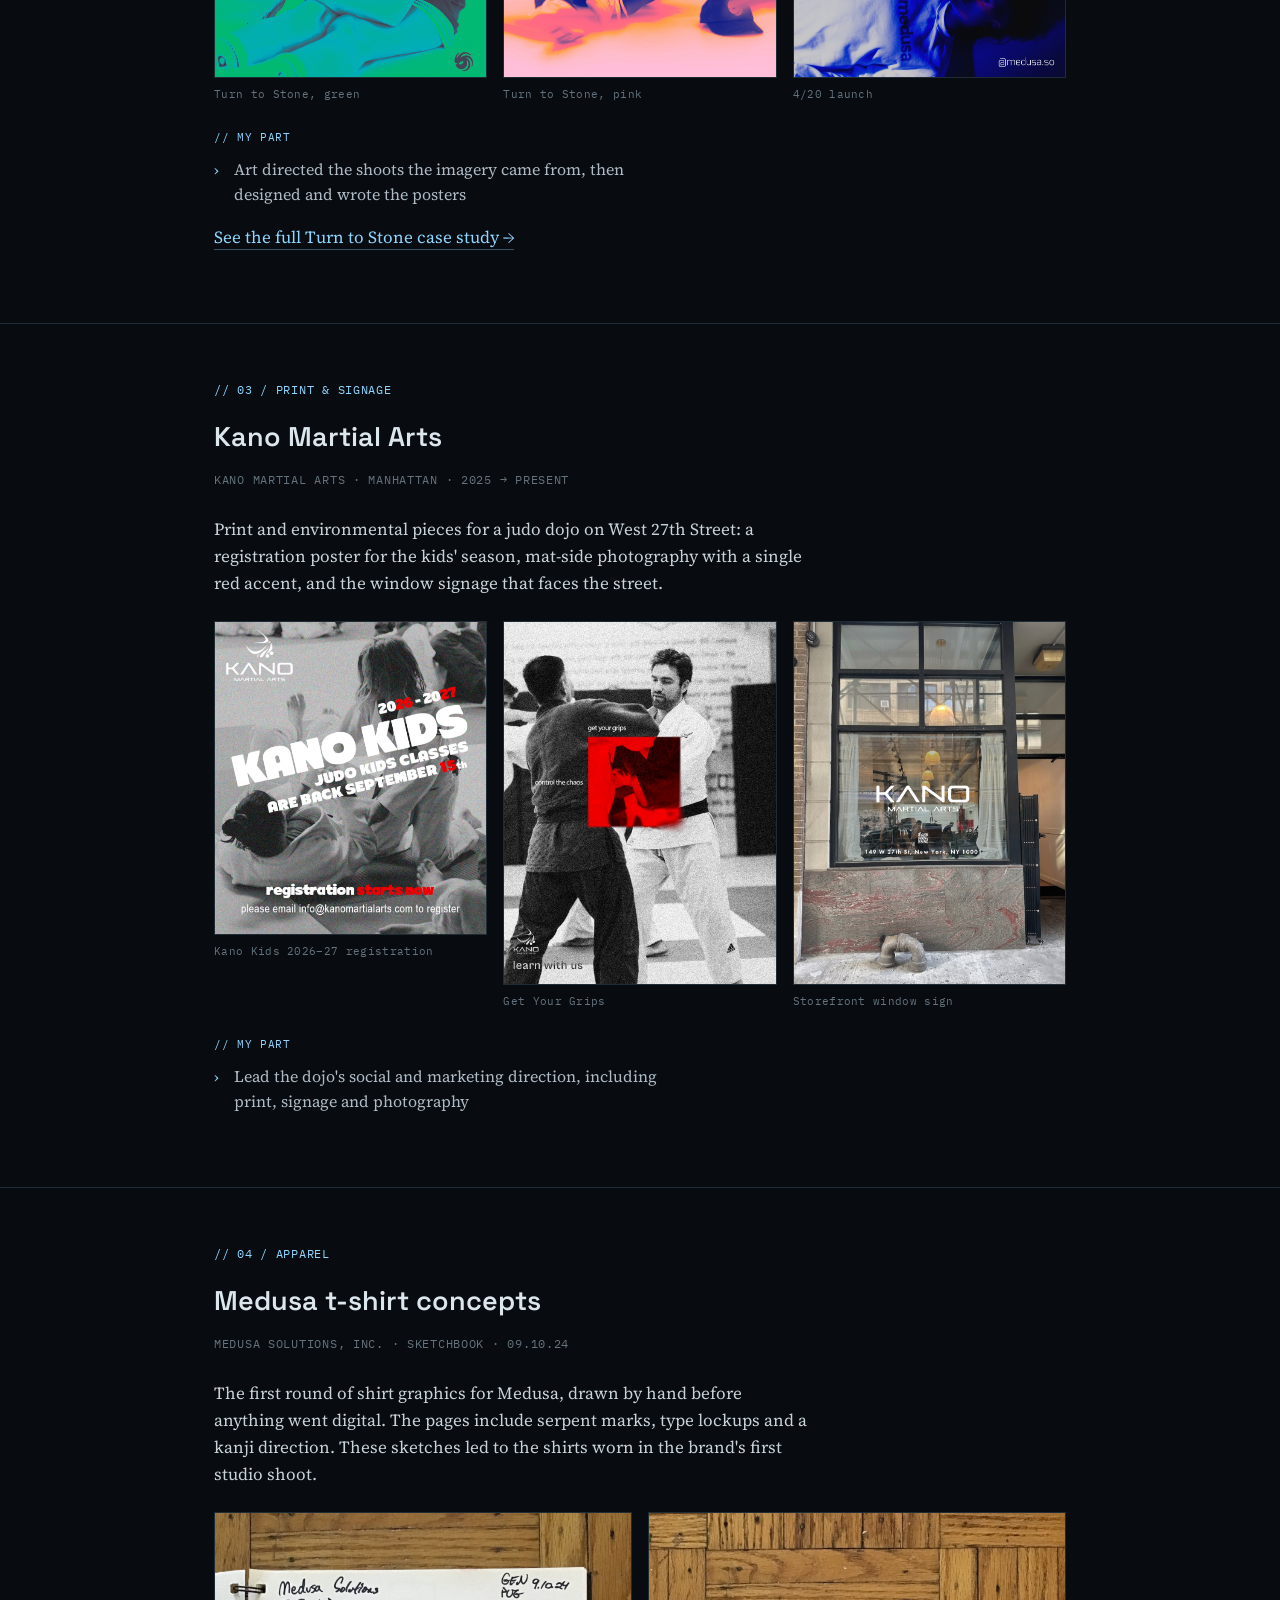
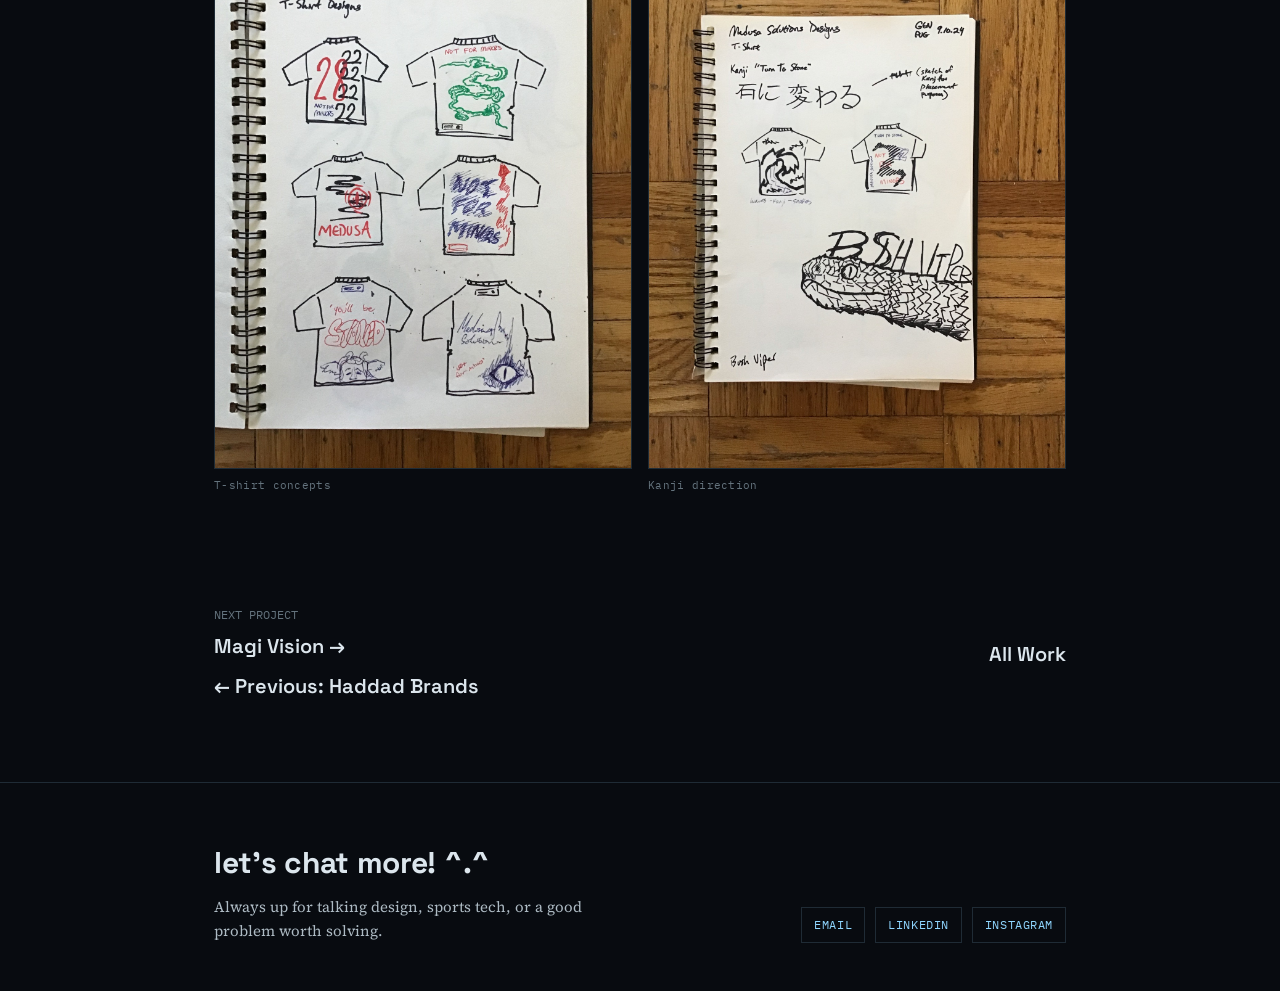
==== commit b148659c: "Lead with product & UX case studies; packaging moves to secondary row Title becomes Product & UX Des" ====
--- a/freelance.html
+++ b/freelance.html
@@ -14,7 +14,7 @@
   <meta property="og:image" content="https://www.gen-pug.com/assets/social/og-cover.png">
   <meta property="og:image:width" content="1200">
   <meta property="og:image:height" content="630">
-  <meta property="og:image:alt" content="Genevieve Puglissi — Product Designer and UX Researcher">
+  <meta property="og:image:alt" content="Genevieve Puglissi — Multifaceted Designer and Researcher">
   <meta name="twitter:card" content="summary_large_image">
   <meta name="twitter:title" content="Selected Visual Design — Genevieve Puglissi">
   <meta name="twitter:description" content="Freelance packaging, print, signage and apparel graphics for Medusa Solutions and Kano Martial Arts.">
@@ -241,7 +241,7 @@
 
 <header class="proj-hero">
   <div class="wrap">
-    <div class="proj-index">PROJECT 02 / 04 — SELECTED WORK</div>
+    <div class="proj-index">MORE WORK — PACKAGING &amp; VISUAL DESIGN</div>
     <h1 class="head">Selected Visual Design</h1>
     <div class="proj-role mono">GENPUGDESIGN — Freelance &amp; Client Work — Packaging, Print, Brand</div>
 
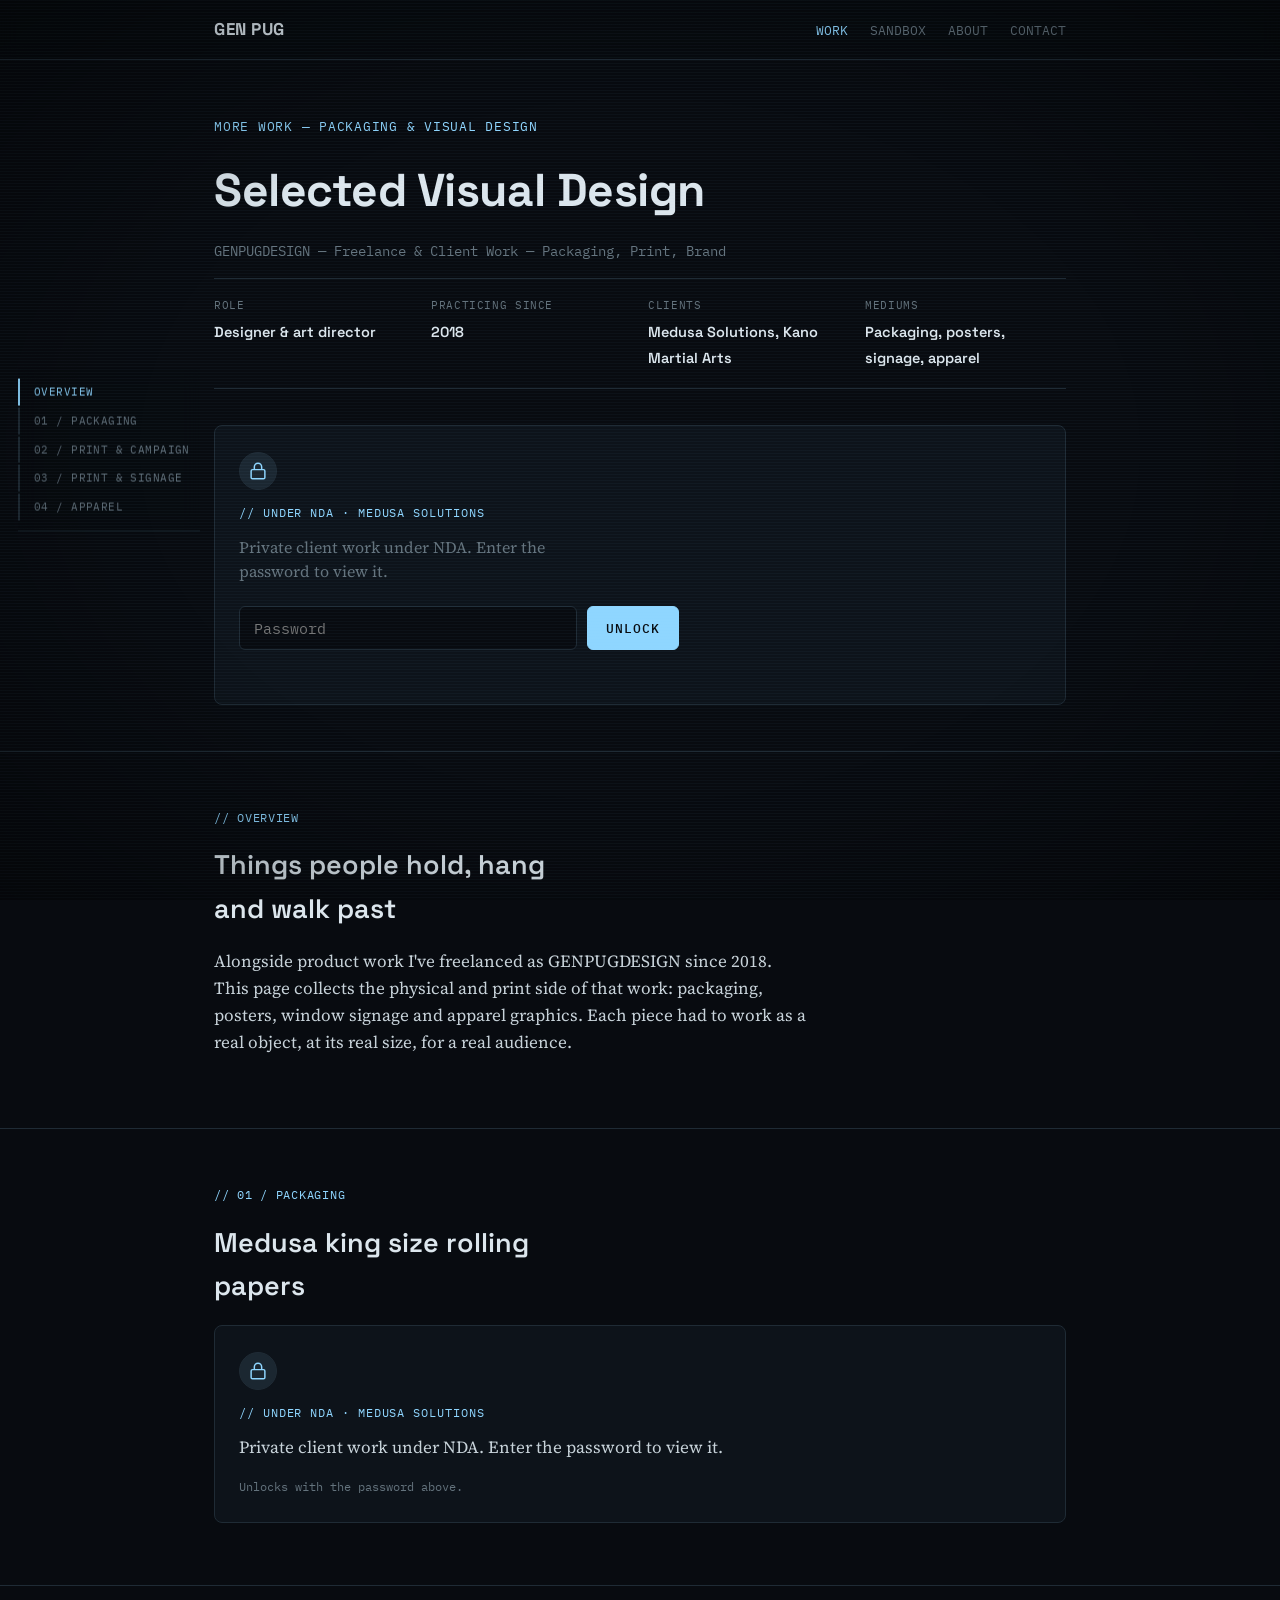
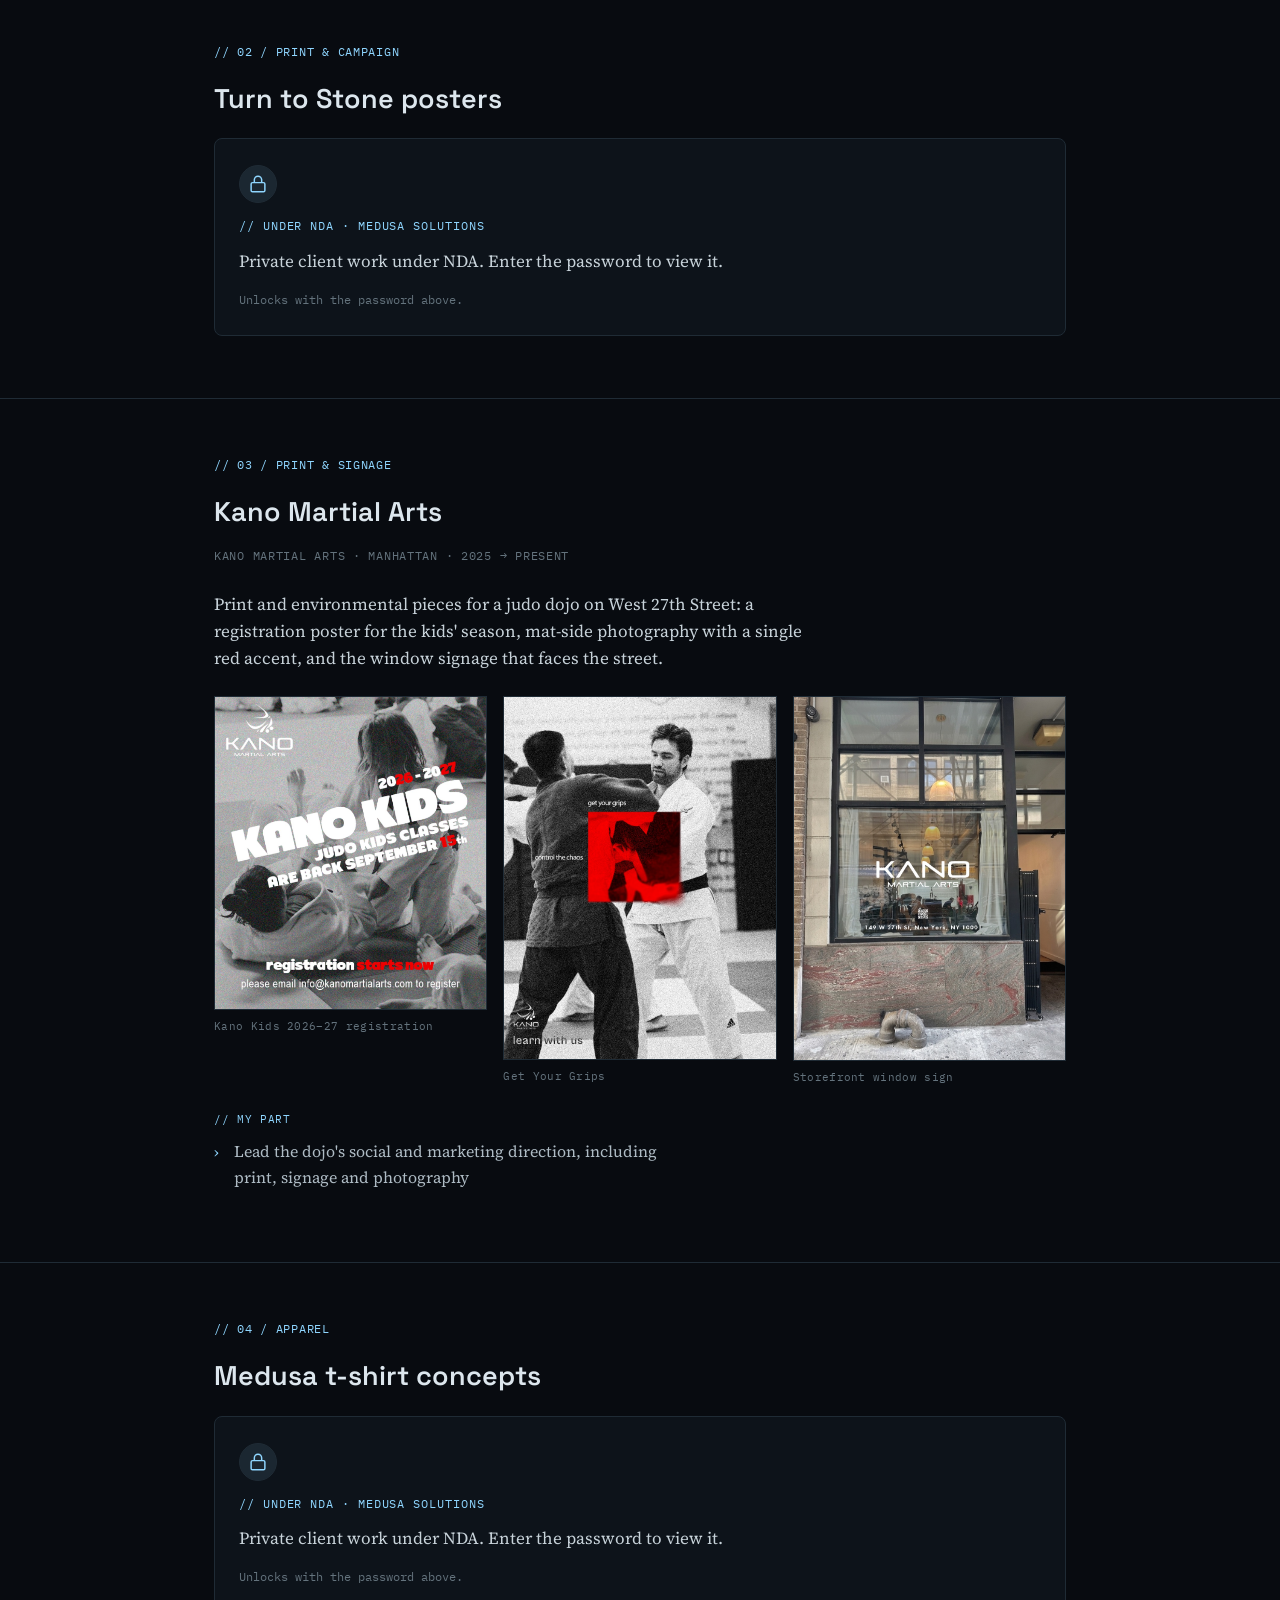
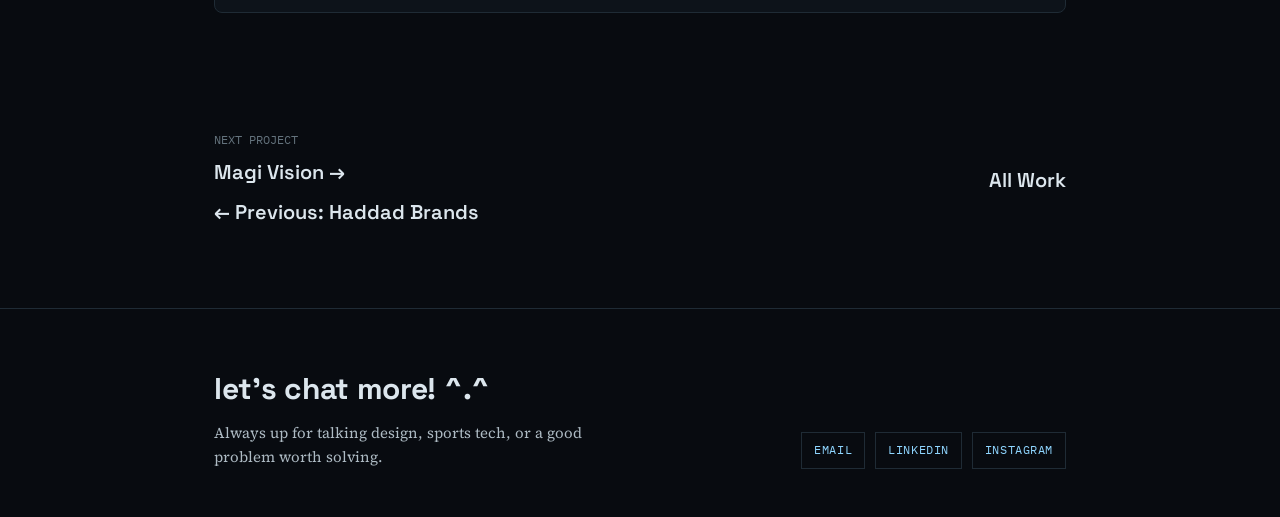
==== commit 8d4ae07b: "Lock Justworks and Medusa work behind an NDA password The New Payments Experience, PayApp and Turn t" ====
--- a/freelance.html
+++ b/freelance.html
@@ -223,6 +223,8 @@
   @media (max-width: 700px) { .tri { grid-template-columns: 1fr 1fr; } .duo { grid-template-columns: 1fr; } }
 </style>
 
+<link rel="stylesheet" href="assets/nda/nda.css">
+<script src="assets/nda/nda.js" defer></script>
 <body>
 
 <div class="crt"></div>
@@ -252,8 +254,7 @@
       <div class="meta-item"><span class="mono label">MEDIUMS</span><span class="value head">Packaging, posters, signage, apparel</span></div>
     </div>
 
-    <div class="sheet techpack"><img src="assets/medusa/packaging-rolling-papers-techpack.jpg" alt="Medusa king size rolling papers tech pack: outside and inside templates, dielines with measurements, and six perspective renders of the booklet"></div>
-    <div class="hero-caption">Medusa king size rolling paper booklet: artwork, dielines and renders on one sheet.</div>
+<div class="nda-lock nda-inline" data-nda="q55UZOWUzd9xjPdAPeVyMJFsj6QLLDFx8a5EYWK8mC+5H0lzLTHDu0g8QLglDhnqXu/zpUgtm7zCFJDKEGNcbLS0d2AU5BKvVsxn1zUsWafDEi2B7CWZECMzS9oQX/DHDnLK/mgguctOC0QqsQ8KpR+pKAlZk6ro7HMGWOUq6gMp6L2xV/FxtuPlxF0lfyuNCfa6n3K8oMHTlbkrK7cip4QD3KH2/k4sVbygqd6PWz5e6veAItYnNG7ZEGVolF486r6lO3wlaLbqHFLolHHkqST0ZUdC7kRVv2kGYHon4emx/XiauVCl6d8HqhOz3y0kFyrsAnf69kYzV7G1fMT8VEcZ3ajst4Uw9NbEazwLnl3yK6RcklktvhTLAc28ZD2+8ZJgZWM08QnwfFo+d/sCfQRED2R8++2yF7ycQ4IHRhbYMQt2WJ2y/OAowNzyzf5tyQ8tNaoo7Cxmnfi+yuBYBST9QzOy+H+uW6oL6W/zossCdeFjZeFutVkRML+1s/TP99s9SNXHCGX9VByIARfmkA/lJZdARG5dqdg9pW3EpM3vThUxqn90XVjC" data-title="Medusa king size rolling papers" data-org="Medusa Solutions"></div>
   </div>
 </header>
 
@@ -269,20 +270,7 @@
   <div class="wrap">
     <div class="block-label">// 01 / PACKAGING</div>
     <h2 class="head">Medusa king size rolling papers</h2>
-    <div class="example-title">MEDUSA SOLUTIONS, INC. · BOOKLET PACKAGING · 2024–25</div>
-    <p>A branded rolling paper booklet for Medusa, a cannabis discovery startup where I was the founding designer. The outside wraps the Medusa wordmark and serpent mark around a snake-scale pattern. When the booklet opens, a pair of illustrated eyes looks back at you, which plays on the "Turn to Stone" line.</p>
-    <dl class="spec">
-      <dt>FORMAT</dt><dd>King size booklet, 50 leaves</dd>
-      <dt>TEMPLATE</dt><dd>111 × 26 × 4.3 mm</dd>
-      <dt>PAPER</dt><dd>108 × 44 mm</dd>
-      <dt>ON-PACK COPY</dt><dd>Prop 65 warning, 21+ statement, FDA disclaimer, barcode</dd>
-    </dl>
-    <div class="my-part">// MY PART</div>
-    <ul>
-      <li>Designed the outside and inside artwork, including the scale pattern and eye illustration</li>
-      <li>Drew the outside and inside dielines with paper feed, sides and covers labeled and measured</li>
-      <li>Produced the perspective renders and assembled the tech pack for the manufacturer</li>
-    </ul>
+<div class="nda-lock nda-inline" data-nda="ew8d/5h0TBpRmD9/96bTOi0/n4uBvavs0hGjCtoU2TIT+G5mP1yCt7iSAjTo0T9NSHcXKes/jeUOyEMeLaeS/P3DrGC3ef40Xl7sFILpIblVQbEWei7E4Qx3g04B9V1Ut7ZiVuqS9amcs05uiofECeKPaJq0dZ8hMqDtDDXzz8+ZsuXO5yKkxjw1kWmgO+i6pEeA7/kxEoBQ17G4ornp9mgjtV/gvTTgl5r6xHgw6yWAJtOMD1+tsIwDFlhiO19lc2JcFXrRvjghDXSJPhDailMFN/Ojy0a3KaxtzYxe6zycxQ4xgWQuC1tEj4WSb4zGPWLumxV1UthkWO4RWJlDleerpdzkTfC5Yy97aGw7lvxiQo6hyKXc6PUtYL8tQkS6jQ9rPxnUrEXlmugIRTSR838G2SVSTr3xS092JrjwEhruL+6HWrVxtUCKemA/GMXUPqfp1QbTfNimJfi7UOfGEGOR0tITpqgP3f51WGbD5WCNBk3DWFk114bYwLqXXE773yRLdFYrZNeWherPiP7vc1tM8hXAsYgW4t0D0yHozZwFLxqGtlVw6bntB6BAMm0LrhQK1lW87lQPlA3DwuS9nNi5sTuJAV6v3P7oFZYeBn/MoVkDVwwEnw0aX4YgVGRT4YwZdhx7WxpHdwlUZkB/esQpQifyat0E5JNJyXHKpUT7Xexz1F5nM3Uvqqp2Q1Ko/[base64]/b0SMon3PRkuqkdKwH1ct7LX4co8/SCd1zNLwGtnfiyO+lKaZTkbCK6hx+GUhXqJg7zOUolktoL1rQ1QtStRhqY9+3NXq/Nvf9QdlDCvZL8CIARzYRYihMJ2Y/MXtAJ1/8I6yxzK/nKm9jlcx7AFt9HMN6x9M+HqhixMmu2E3qytuBOjAZToRxPNeAjJN8uHNXubhfFhXy4OAiWx98gsPRgYcKsXh2qR9VQM82MuGAZ6a0FtXuvAaAIAGEIqKzo0bvX0uu1lm6z2pvwO6PXx9cIi6cm3sapN4LQgl3Elmp2vYGAtTu/kE1Sy/2InmXRe4glsDzm/gcPrmCvJX8shS6q5wZRybV62BvKiaY20AapGAE6QhItuuMbUR2K6kIGlr+XYjX6wQefHR7CCsJzHM8qGsLfvDDmIeDA=" data-title="Medusa king size rolling papers" data-org="Medusa Solutions"></div>
   </div>
 </section>
 
@@ -290,18 +278,7 @@
   <div class="wrap">
     <div class="block-label">// 02 / PRINT &amp; CAMPAIGN</div>
     <h2 class="head">Turn to Stone posters</h2>
-    <div class="example-title">MEDUSA SOLUTIONS, INC. · CAMPAIGN · 2025</div>
-    <p>Posters for Medusa's Turn to Stone campaign, including the 4/20 launch push. Each one uses a strong duotone or gradient treatment on the photography so the series reads as one family, whether it shows up in a feed or on a wall.</p>
-    <div class="tri posters">
-      <figure><img src="assets/medusa/poster-turn-to-stone-green.jpg" alt="Turn to Stone poster in a green and blue duotone" loading="lazy"><figcaption>Turn to Stone, green</figcaption></figure>
-      <figure><img src="assets/medusa/poster-turn-to-stone-pink.jpg" alt="Turn to Stone poster with a pink and orange gradient" loading="lazy"><figcaption>Turn to Stone, pink</figcaption></figure>
-      <figure><img src="assets/medusa/poster-420-launch.jpg" alt="4/20 launch poster in deep blue announcing the site is live" loading="lazy"><figcaption>4/20 launch</figcaption></figure>
-    </div>
-    <div class="my-part">// MY PART</div>
-    <ul>
-      <li>Art directed the shoots the imagery came from, then designed and wrote the posters</li>
-    </ul>
-    <p style="margin-top:14px;"><a href="medusa-case-study.html">See the full Turn to Stone case study →</a></p>
+<div class="nda-lock nda-inline" data-nda="LmeN7tJAO3LJoD2iFDiTXd2rjb/rN+4I98JDDeipNzPVCipDxbmoImjy1DumZ8BBqRIzVpl5EDvUpvswB05j+8sanWzrctjarFkgC8Qi5XOsGbURlSaTeXFi7cOVchkCn225TBC8Fv5b9WUioYqCfFfNkq7nkMVp+tjRwQvJTPKI5Ivs8pgE7MhUC5P7hixmTcAwR+wAWbUUYkY9qR8l+6xQBO/z0n+fh8LVk3PzdAFZw+NfFIwMqI/Fpjvg8K8iasgRxOReQs9GDlgee5Qm3HHlnpKkGCXG6QXF4vY98MEfRpWwTKZOdg4B/fyLniGVFTYu95+bNawbpg7GnpelHzSjtcrSiN05VDSFZludfOJiIE3/u6Ex4zUKmSgKfUoFckFDIvA5Npoa9puqC3DgGZCkyazAtg847Z4hMaMPmK3rcDicGPAAQ8rX2Y2vT+nz+51Yv4Pxmkm6yim4CrEeNThLOpCZjCaP9fUfpUNkE7reLUNisuB5LM8TI+tfI09DZSfTSDT4QduQaWRxOI54/Xs4DxpTis5OHkQfOeWSM4f4gwblNw8yDvkGVxCX/NS1GEJDaIwyiBv0TocGRAzqLTL759AMd/hrkVDJIQN4LHpguivf/81Ax513PF1E5T0Qs64b3YvlDjLvknRKZOMpzHFI1l9/762Z0LDdVj9FCTuXsfYtRTxrwd7V0v87qrxNhVCzs5jaGq0b/AU4OGunPl0OZGDfY6L2M8eC3pCluCpskEH68+KdMXsOfquCGYxjKvsJ3nLL8lkDnppaTzVRHCVyw3Isyvd83+m33hp3GrO3iw8fiuoUyfbO5qNDuou0P5A9rwMk0Kddeh5z32BjLSnRsTAGBG+MziEnV/0jhUzjsOoF15uqRbzjl7wjrnCmWjmwnU6klffGenSB936Y+QZNbA67JVoVU1BpbHO2f/xFDT9GI8gK/Ylivvo0Nu1/BObDagZkRm0MHyQ6tp+ZYoxiP1KCtb1KoKrZmbSDTLlq4bhoRgWlq6C94syGwuCu7im2reWY9pwyd+jw9NlJy6W9YyersL6Vh+7k/N4tCw9v5nlni82DNpUJboWcxlzkrvbK/n6zo03escQWKqX1gS7Qk37k/o23c58rjlVFLtzKFZ2ticMWVTI0CMzV5EXdPwNwk1NrxjvR9a1iPKVs+rrUDYDGu7ToIdfEzv4NOjrsZMgFvuAVQZCtrKrGuT0uflc9EuYnbOL4VZP0tP0s9XtftNztb2FQvLGAacZEYcCMoIHGej0fVDjSOXW0DN8L+EP/79UAlJGcT5SIfQq37Dvra1k27WOmZ/l17CiKWmFOW0DvbVqNbdXJFsmP2gyWMFDexRm0RI9Vy0/16muQd10aevOd9UvSHvYtCxoyM84FgZ/jbaqcrO4eE8QlfM4wXuvUueSZyOH/DcMdyPRgo2DxfRLnIF9wDgqaXpxmGlMBpljEk06MjOAKLIymPyzi5R9Qkf7lOqRRrK0mQ+WZzAluQr9MZonpxnb/faau0bGgn6ZrbQV/VUscRR3zclSoWkPoYZkAr4sLpuaWk/jKsErS23ZdfSOrQPepUdRDqc4vPdPT17vAPI0aq1Y3RZ5kBBrGUfcIQz9tDJloMvl1DXg2BWt6k4Iv0MBZisJN7i6kT2hP3ij6qcrRnxlco/GtJ+TgD0qMntQ6Hc6PCU7KtRIczWxlR4ugJMiKKvjM/VTUVwwLCq71QmrMOAlpNlxHsIcmrb3iQyPkdsy99sFnS9hs65roVX/9QBAEC17BIHrbOxtJ+RhmZnEk+R4+uhU=" data-title="Turn to Stone posters" data-org="Medusa Solutions"></div>
   </div>
 </section>
 
@@ -327,12 +304,7 @@
   <div class="wrap">
     <div class="block-label">// 04 / APPAREL</div>
     <h2 class="head">Medusa t-shirt concepts</h2>
-    <div class="example-title">MEDUSA SOLUTIONS, INC. · SKETCHBOOK · 09.10.24</div>
-    <p>The first round of shirt graphics for Medusa, drawn by hand before anything went digital. The pages include serpent marks, type lockups and a kanji direction. These sketches led to the shirts worn in the brand's first studio shoot.</p>
-    <div class="duo">
-      <figure><img src="assets/medusa/sketch-tshirt-designs-2024-09-10.jpg" alt="Sketchbook page of six Medusa t-shirt concepts" loading="lazy"><figcaption>T-shirt concepts</figcaption></figure>
-      <figure><img src="assets/medusa/sketch-tshirt-kanji-2024-09-10.jpg" alt="Sketchbook page with a kanji shirt direction and a serpent drawing" loading="lazy"><figcaption>Kanji direction</figcaption></figure>
-    </div>
+<div class="nda-lock nda-inline" data-nda="J2fg0PihOvTIOwXyRHJwxZxev9Tvbml8KxjhgirisB3jpSp2KH/JcTMrKDWoK+W+K1YMtvpKbajivn1PmnsHR0HjTf8BmbrCBaW4pJ6f4ANxWpvYsK59kqTIWlWJa1zSUfZ6lAuPF3D+qGQ9sczWbFZz/ZPSAti6CXumZvZ0mCgUKDnzIuMjQafWEtyOL84g5ndLc6PuYd720AV/g1wctcrwgjPJ0FDfMjzKscN/AK5wG1rGxbm85O8gYcVWvmFVbdDsq4f7ZMKelGZI8V94n7ia3Y+xNJDPtIpgq+Y0v+/wLW7RzfsuLDTRhq+qM78olMbRacKXH7v7Y/ImyVhuNbxEM1hbHW0kFD4ybME7r9zWh2LxL2MhNE+HqyuKZ940lGlhJOwigpfxv6c4FNakgQty29Jho09o5vRKK86SL6XcO8P4DRFzNnatkMk77xDCtRyZR9FJRqiW04CjE4haSdUs87JHb/AcZVPoCg5PLf8Bc/mTH0nrCWXaTrB7tmmvzZJUO5hdDUtbSvvITDndw8Aw4m0pX8Ol3WUbW2HOapsiO2zqty/9c9QD+rMeF24d9u5/hxP7y0whyU0l+dQOIVU7jKvn+5lBikXAePQHK/olWUeZg4swffDcdOX4iyJxse2gAxkMfWIFv9oJGkA6HluDliW1JKwGzAWhSvUD3TIQRKBdNnpKK5PXqpKqqKUgJZSO7ann35U8W0CgA6mzVAqp//[base64]/c=" data-title="Medusa t-shirt concepts" data-org="Medusa Solutions"></div>
   </div>
 </section>
 
@@ -359,7 +331,8 @@
 </footer>
 
 <script>
-(function(){
+function buildStageNav(){
+  var old = document.querySelector('nav.stage-nav'); if (old) old.remove();
   var items = [];
   document.querySelectorAll('section.block').forEach(function(sec){
     function shorten(s){
@@ -392,7 +365,9 @@
   }
   sync();
   window.addEventListener('scroll', sync, { passive: true });
-})();
+}
+buildStageNav();
+document.addEventListener('nda:unlocked', buildStageNav);
 </script>
 
 </body>
--- a/assets/nda/nda.css
+++ b/assets/nda/nda.css
@@ -0,0 +1,31 @@
+/* NDA password gate (see assets/nda/nda.js). Uses the site's tokens: --bg-panel, --ink, --accent, --line, --muted. */
+.nda-page { min-height: 62vh; display: flex; align-items: center; }
+.nda-page .nda-gate { padding-top: 120px; padding-bottom: 96px; max-width: 640px; }
+.nda-inline .nda-gate { margin: 18px 0 6px; padding: 26px 24px; border: 1px solid var(--line); border-radius: 8px;
+  background: var(--bg-panel); }
+.nda-icon { width: 46px; height: 46px; border: 1px solid var(--line); border-radius: 50%; display: grid; place-items: center;
+  color: var(--accent); background: var(--accent-soft); margin-bottom: 18px; }
+.nda-inline .nda-icon { width: 38px; height: 38px; margin-bottom: 14px; }
+.nda-tag { font-size: 11.5px; letter-spacing: 0.08em; color: var(--accent); margin-bottom: 12px; }
+.nda-title { font-size: clamp(34px, 6vw, 56px); line-height: 1.02; color: var(--ink); margin: 0 0 14px; font-weight: 700; }
+.nda-inline .nda-title { display: none; }
+.nda-copy { color: var(--muted); font-size: 16px; line-height: 1.55; max-width: 46ch; margin: 0 0 22px; }
+.nda-form { display: flex; flex-wrap: wrap; gap: 10px; align-items: center; max-width: 440px; }
+.nda-form input { flex: 1 1 220px; min-width: 0; height: 44px; padding: 0 14px; border-radius: 6px; border: 1px solid var(--line);
+  background: var(--bg); color: var(--ink); font: 15px 'IBM Plex Mono', monospace; }
+.nda-form input:focus { outline: none; border-color: var(--accent); box-shadow: 0 0 0 3px var(--accent-soft); }
+.nda-form button { height: 44px; padding: 0 18px; border-radius: 6px; border: 1px solid var(--accent); background: var(--accent);
+  color: var(--bg); font-size: 12.5px; letter-spacing: 0.08em; font-weight: 500; cursor: pointer; }
+.nda-form button:disabled { opacity: 0.6; cursor: progress; }
+.nda-msg { flex-basis: 100%; min-height: 18px; font-size: 12px; color: var(--muted); }
+.nda-form .nda-msg { color: #FF8F8F; }
+.nda-ask { margin: 26px 0 0; font-size: 11.5px; letter-spacing: 0.06em; color: var(--muted); }
+.nda-ask a { color: var(--accent); }
+.nda-sr { position: absolute; width: 1px; height: 1px; overflow: hidden; clip: rect(0 0 0 0); }
+.nda-shake { animation: nda-shake 0.36s; }
+@keyframes nda-shake { 20%, 60% { transform: translateX(-6px); } 40%, 80% { transform: translateX(6px); } }
+@media (prefers-reduced-motion: reduce) { .nda-shake { animation: none; } }
+/* NDA marker on the home page rows */
+.nda-badge { display: inline-flex; align-items: center; gap: 5px; margin-left: 8px; padding: 2px 7px; border: 1px solid var(--accent);
+  border-radius: 4px; color: var(--accent); font: 10.5px 'IBM Plex Mono', monospace; letter-spacing: 0.06em; vertical-align: 1px; }
+.nda-badge svg { width: 11px; height: 11px; }
